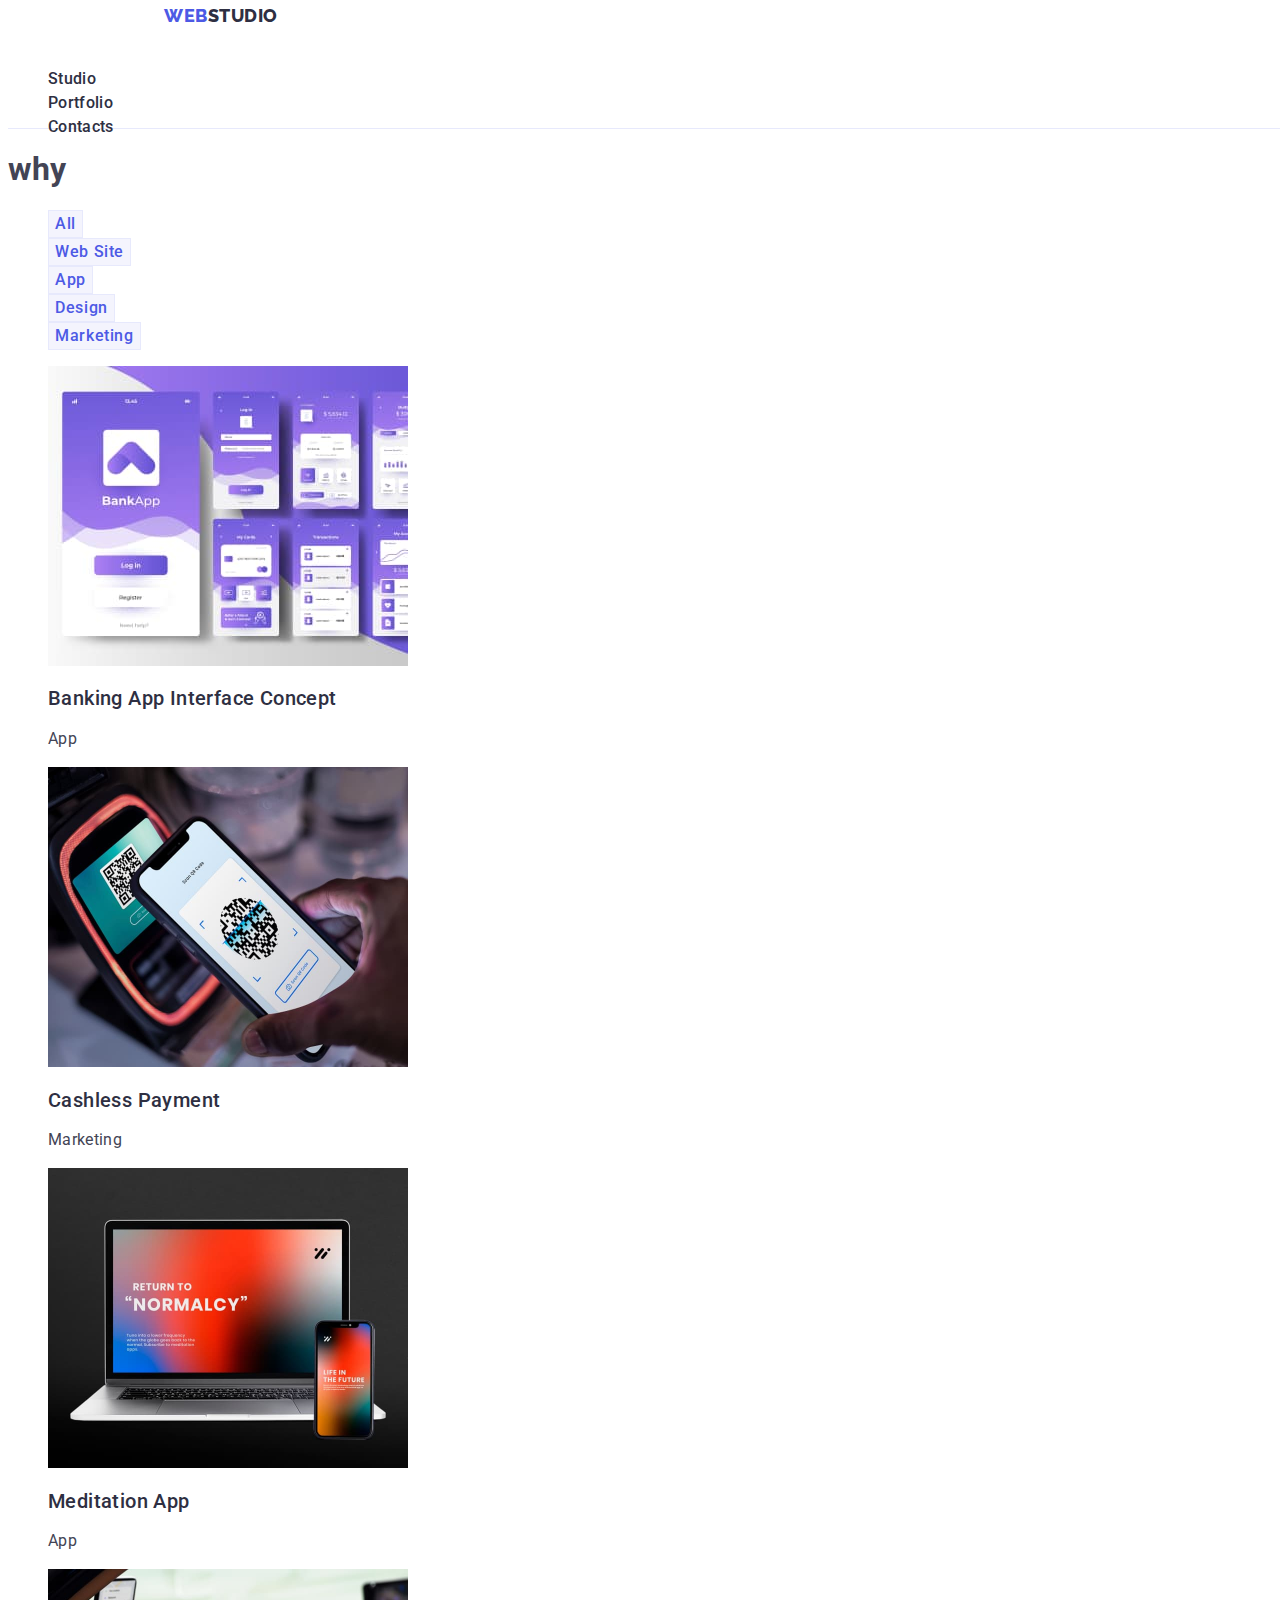
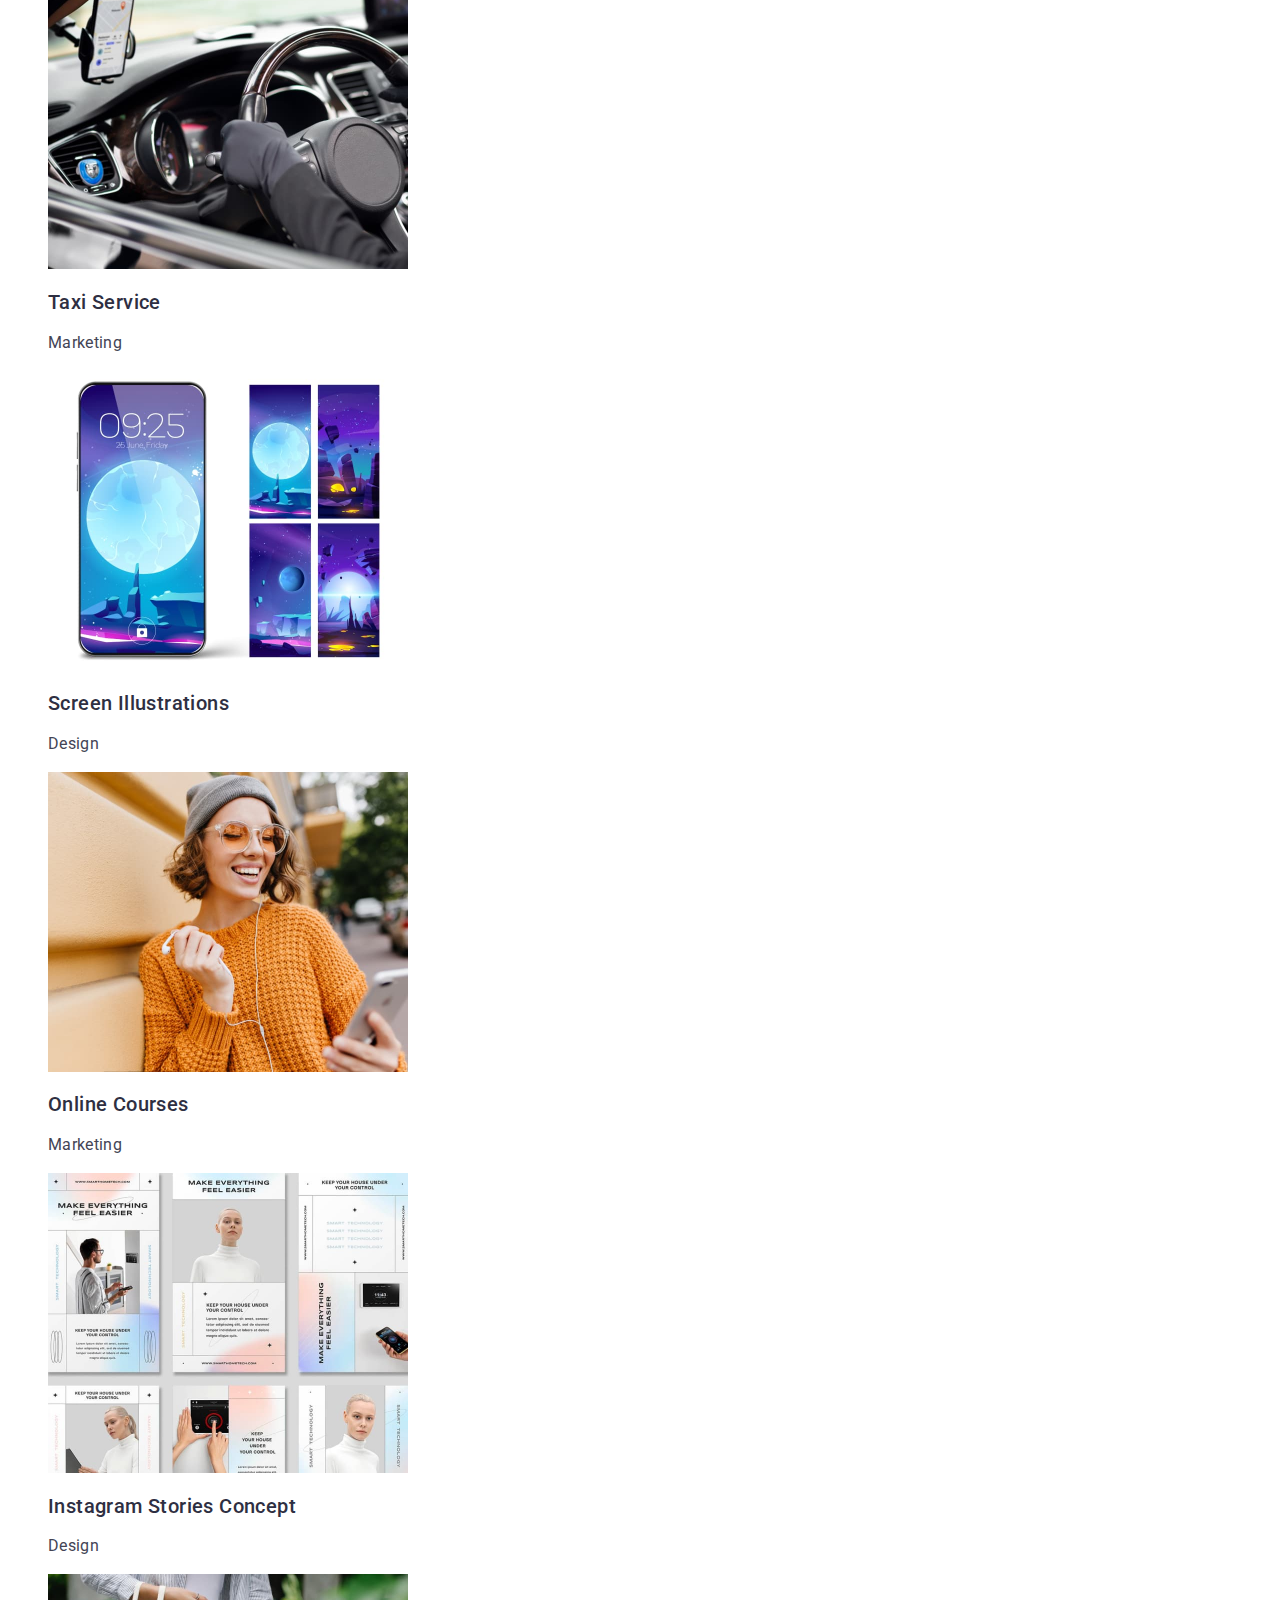
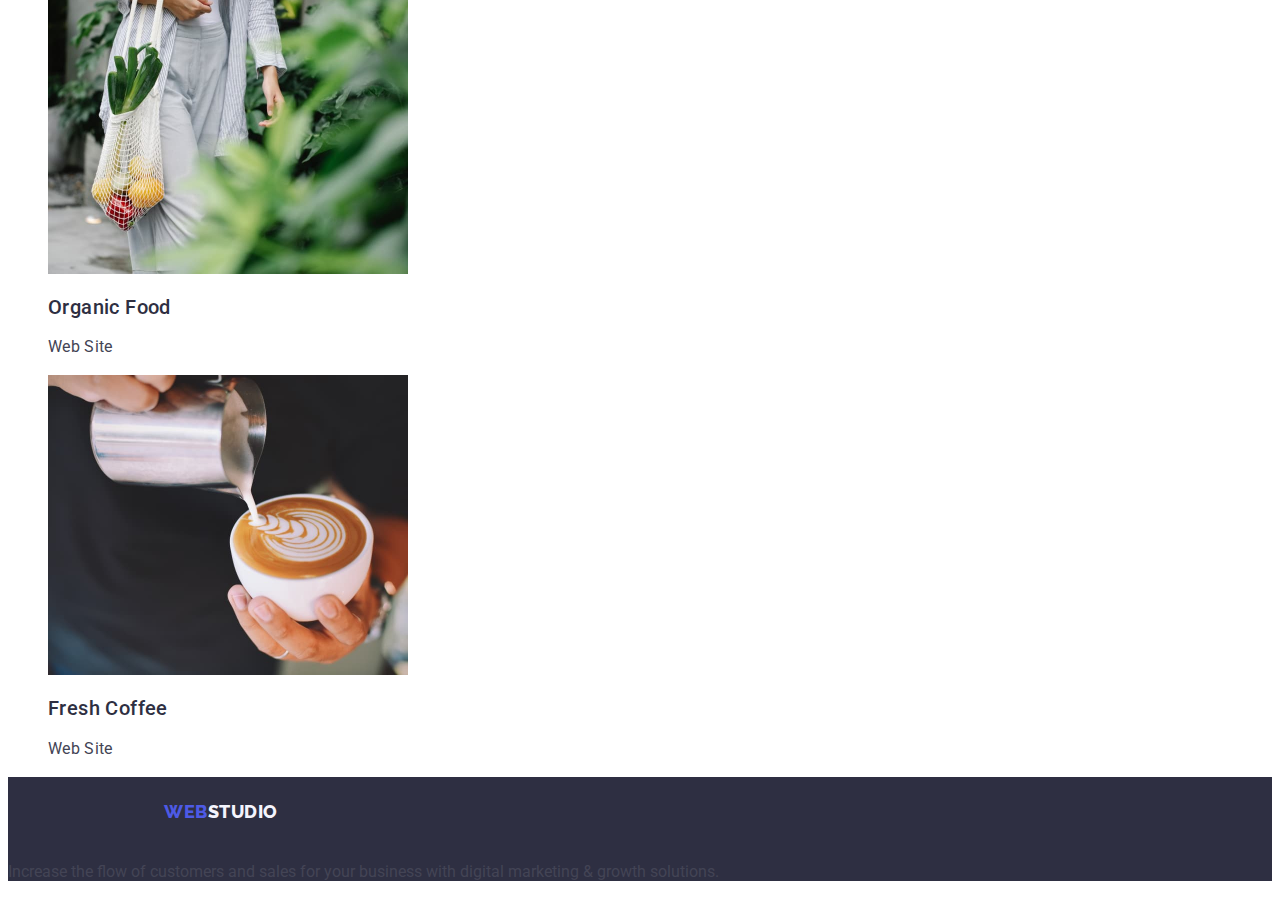
==== portfolio.html @ 6f01aa41 "chanages in nav" ====
<!DOCTYPE html>
<html lang="en">
<head>
    <meta charset="UTF-8">
    <meta name="viewport" content="width=device-width, initial-scale=1.0">
    <title>Document</title>
    <link rel="stylesheet" href="node_modules/modern-normalize/modern-normalize.css">
    <link rel="stylesheet" href="./css/styles.css">
    <link rel="preconnect" href="https://fonts.googleapis.com">
    <link rel="preconnect" href="https://fonts.gstatic.com" crossorigin>
    <link href="https://fonts.googleapis.com/css2?family=Raleway:wght@800&family=Roboto:wght@400;500;700;900&display=swap"
        rel="stylesheet">
</head>
<body>
    <header class="up">
        <nav>
            <a href="./index.html" class="logo link" >Web<span class="first-span">Studio</span></a>
            <ul class="list">
                <li><a href="./index.html" class="main-element link">Studio</a></li>
                <li><a href="./portfolio.html" class="main-element link">Portfolio</a></li>
                <li><a href="" class="main-element link">Contacts</a></li>
            </ul>
        </nav>
        <address class="contact-info">
            <ul class="list">
                <li><a href="mailto:info@devstudio.com" class="contact-data link">info@devstudio.com</a></li>
                <li><a href="tel:+110001111111" class="contact-data link">+11 (000) 111-11-11</a></li>
            </ul>
        </address>
    </header>
    <main>
        <section>
            <h1>why</h1>
            <ul class="list">
                <li><button type="button" class="for-clicking">All</button></li>
                <li><button type="button" class="for-clicking">Web Site</button></li>
                <li><button type="button" class="for-clicking">App</button></li>
                <li><button type="button" class="for-clicking">Design</button></li>
                <li><button type="button" class="for-clicking">Marketing</button></li>
            </ul>
        
            <ul class="list">
                <li>
                    <a href="a" class="a link">
                    <img src="./images/portfolio1.jpg" alt="purple bank app" width="360" height="300">
                    <h2 class="option link">Banking App Interface Concept</h2>
                    <p class="description link">App</p></a>
                </li>
                <li>
                    <a href="a" class="a link">
                    <img src="./images/portfolio2.jpg" alt="scanning qr code" width="360" height="300">
                    <h2 class="option link">Cashless Payment</h2>
                    <p class="description link">Marketing</p></a>
                </li>
                <li>
                    <a href="a" class="a link">
                    <img src="./images/portfolio3.jpg" alt="laptop and phone with colorfoul displays" width="360" height="300">
                    <h2 class="option link">Meditation App</h2>
                    <p class="description link">App</p></a>
                </li>
                <li>
                    <a href="a" class="a link">
                    <img src="./images/portfolio4.jpg" alt="driver using navigation on their phone" width="360" height="300">
                    <h2 class="option link">Taxi Service</h2>
                    <p class="description link">Marketing</p></a>
                </li>
                <li>
                    <a href="a" class="a link">
                    <img src="./images/portfolio5.jpg" alt="display designs" width="360" height="300">
                    <h2 class="option link">Screen Illustrations</h2>
                    <p class="description link">Design</p></a>
                </li>
                <li>
                    <a href="a" class="a link">
                    <img src="./images/portfolio6.jpg" alt="woman in yellow swetsirt laughing" width="360" height="300">
                    <h2 class="option link">Online Courses</h2>
                    <p class="description link">Marketing</p></a>
                </li>
                <li>
                    <a href="a" class="a link">
                    <img src="./images/portfolio7.jpg" alt="various sites" width="360" height="300">
                    <h2 class="option link">Instagram Stories Concept</h2>
                    <p class="description link">Design</p></a>
                </li>
                <li>
                    <a href="a" class="a link">
                    <img src="./images/portfolio8.jpg" alt="person carring their groceries" width="360" height="300">
                    <h2 class="option link">Organic Food</h2>
                    <p class="description link">Web Site</p></a>
                </li>
                <li>
                    <a href="a" class="a link">
                    <img src="./images/portfolio9.jpg" alt="barista pouring coffie to the cup" width="360" height="300">
                    <h2 class="option link">Fresh Coffee</h2>
                    <p class="description link">Web Site</p></a>
                </li>
            </ul>

        </section>

    </main>
    <footer class="down">
        <a href="./index.html" class="logo link">Web<span class="second-span">Studio</span></a>
        <p>Increase the flow of customers and sales for your business with digital marketing & growth solutions.</p>
    </footer>
</body>

</html>
---- css/styles.css ----
:root {
    --color-IRIS: #4D5AE5;
    --color-OCEAN: #404BBF;
    --color-NAVY_BLUE: #2E2F42;
    --color-SLATE: #434455;
    --color-CORNFLOWER: #E7E9FC;
    --color-CLOUD: #F4F4FD;
    --color-WHITE: #FFFFFF;
}
body {
    font-family: 'Roboto', sans-serif;
    color: #434455;
    background-color: #FFFFFF;
}
.up {
       border-bottom: 1px solid var(--color-CORNFLOWER);
       display: flex;
       justify-content: space-between;
       padding: 24px 0;
       align-items: center;
       height: 72px;
       width: 1440px;

}
.navi {
    display: flex;
    justify-content: space-between;
    padding: 24px 0;

}
.logo {
    text-decoration: none;
    font-family: 'Raleway', sans-serif;
    font-size: 18px;
    font-weight: 800;
    line-height: 1.17;
    letter-spacing: 0.03em;
    color: #4D5AE5;
    text-transform: uppercase;
    align-self: center;
    display: flex;
    padding: 24px 0px 24px 156px;


}
.logo > .first-span {
    color:#2E2F42;;
}
.list {
    list-style: none;
    }
.menu {
    display: flex;
    padding: 24px 0px 24px 76px;
    flex-direction: row;
    justify-content: space-between;
    gap: 40px;
}
.main-element {
    text-decoration: none;
    font-size: 16px;
    font-weight: 500;
    line-height: 1.5;
    letter-spacing: 0.02em;
    color: #2e2f42;
        
}
.main-element:hover,
.main-element:focus {
    color: #404bbf;
}

.contact-info {
    font-style: normal;
}
.contact {
    display: flex;
    flex-direction: row;
    align-items: center;
    gap: 40px;
    padding: 24px 156px 24px 332px;
    justify-content: space-evenly;
}
.contact-data {
    text-decoration: none;
    font-size: 16px;
    color: #434455;
    line-height: 1.5;
    letter-spacing: 0.02em;
}
.contact-data:hover,
.contact-data:focus {
    color: #404bbf;
}
.hii {
    background-color: #2E2F42;
}

.intro {
    color: #FFFFFF;
    font-weight: 700;
    font-size: 56px;
    line-height: 1.07;
    letter-spacing: 0.02em;
    text-align: center;

}

.action {
    color: #FFFFFF;
    background-color: #4D5AE5;
    font-family: "Roboto", sans-serif;
    font-size: 16px;
    font-weight: 500;
    line-height: 1.5;
    letter-spacing: 0.04em;
    text-align: center;
    cursor: pointer;
}

.action:hover,
.action:focus {
    background-color: #404BBF;
}

.values {
    color: #2E2F42;
    font-size: 20px;
    letter-spacing: 0.02em;
    line-height: 1.2;
    font-weight: 500;
}

.explain {
    line-height: 1.5;
    letter-spacing: 0.02em;
}

.symbols {
    color: #2E2F42;
    font-weight: 700;
    font-size: 36px;
    line-height: 1.11;
    letter-spacing: 0.02em;
    text-align: center;
    text-transform: capitalize;
}

.pals {
    background-color: var(--color-CLOUD)
}

.team {
    color: #2e2f42;
    font-size: 36px;
    font-weight: 700;
    line-height: 1.11;
    letter-spacing: 0.02em;
    text-align: center;
    text-transform: capitalize;
}

.face {
    background-color: #FFFFFF;
}

.name {
    color: var(--color-NAVY_BLUE);
    font-size: 20px;
    font-weight: 500;
    line-height: 1.2;
    letter-spacing: 0.02em;
    text-align: center;
}

.occupation {
    color: var(--text-color);
    font-size: 16px;
    font-weight: 400;
    line-height: 1.5;
    letter-spacing: 0.02em;
    text-align: center;
}

.down {
    background-color: #2e2f42;
}

.logo>.second-span {
    color: #F4F4FD;
}

.motto {
    color: #F4F4FD;
    line-height: 1.5;
    letter-spacing: 0.02em;
}
.for-clicking {
    font-family: 'Roboto', sans-serif;
    font-size: 16px;
    font-weight: 500;
    text-align: center;
    line-height: 1.5;
    letter-spacing: 0.04em;
    color: #4D5AE5;
    background-color: #F4F4FD;
    border: 1px solid #E7E9FC;
    cursor: pointer;

}
.for-clicking:hover,:focus {
    background-color: #404BBF;
    color: #FFFFFF;
}
.a {
    text-decoration: none;
}
.option {
    font-size: 20px;
    font-weight: 500;
    line-height: 1.2;
    letter-spacing: 0.02em;
    color: #2e2f42;

}
.description {
    color: #434455;
    font-size: 16px;
    line-height: 1.5;
    letter-spacing: 0.02em;

}
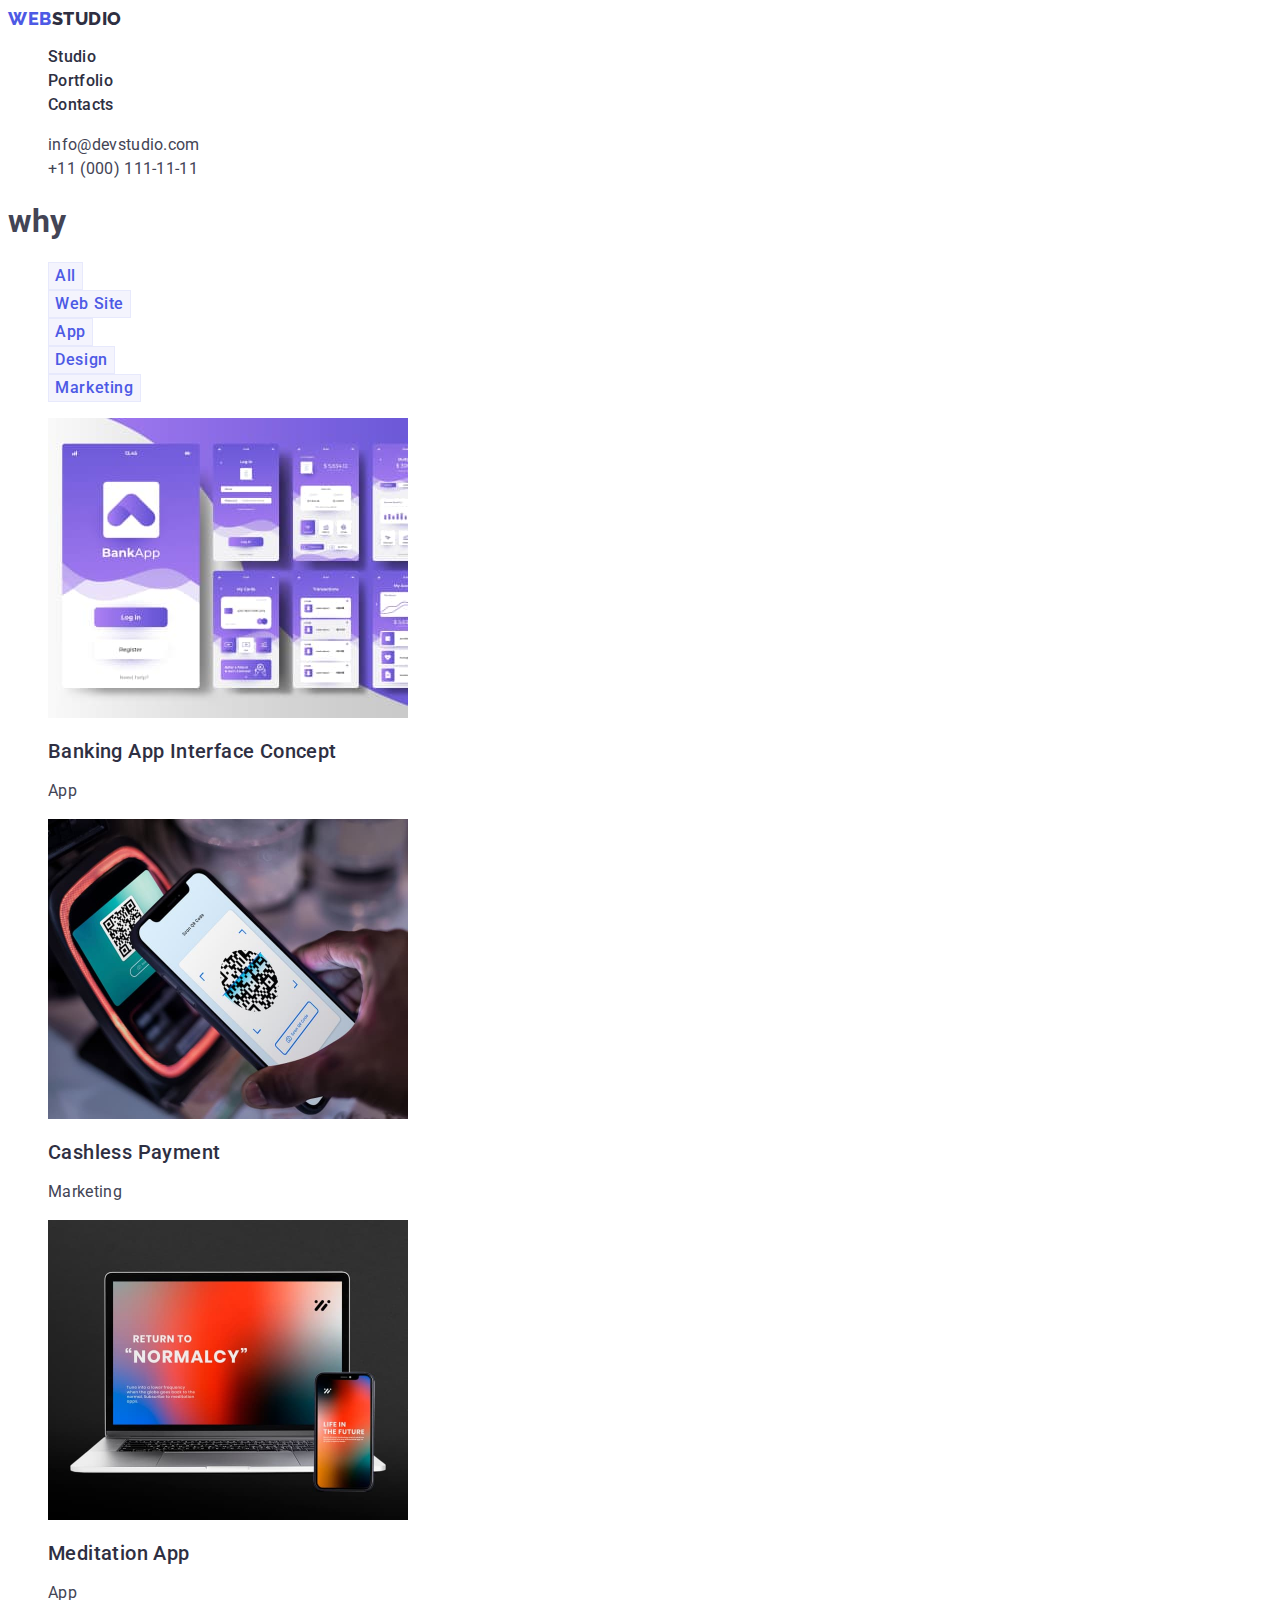
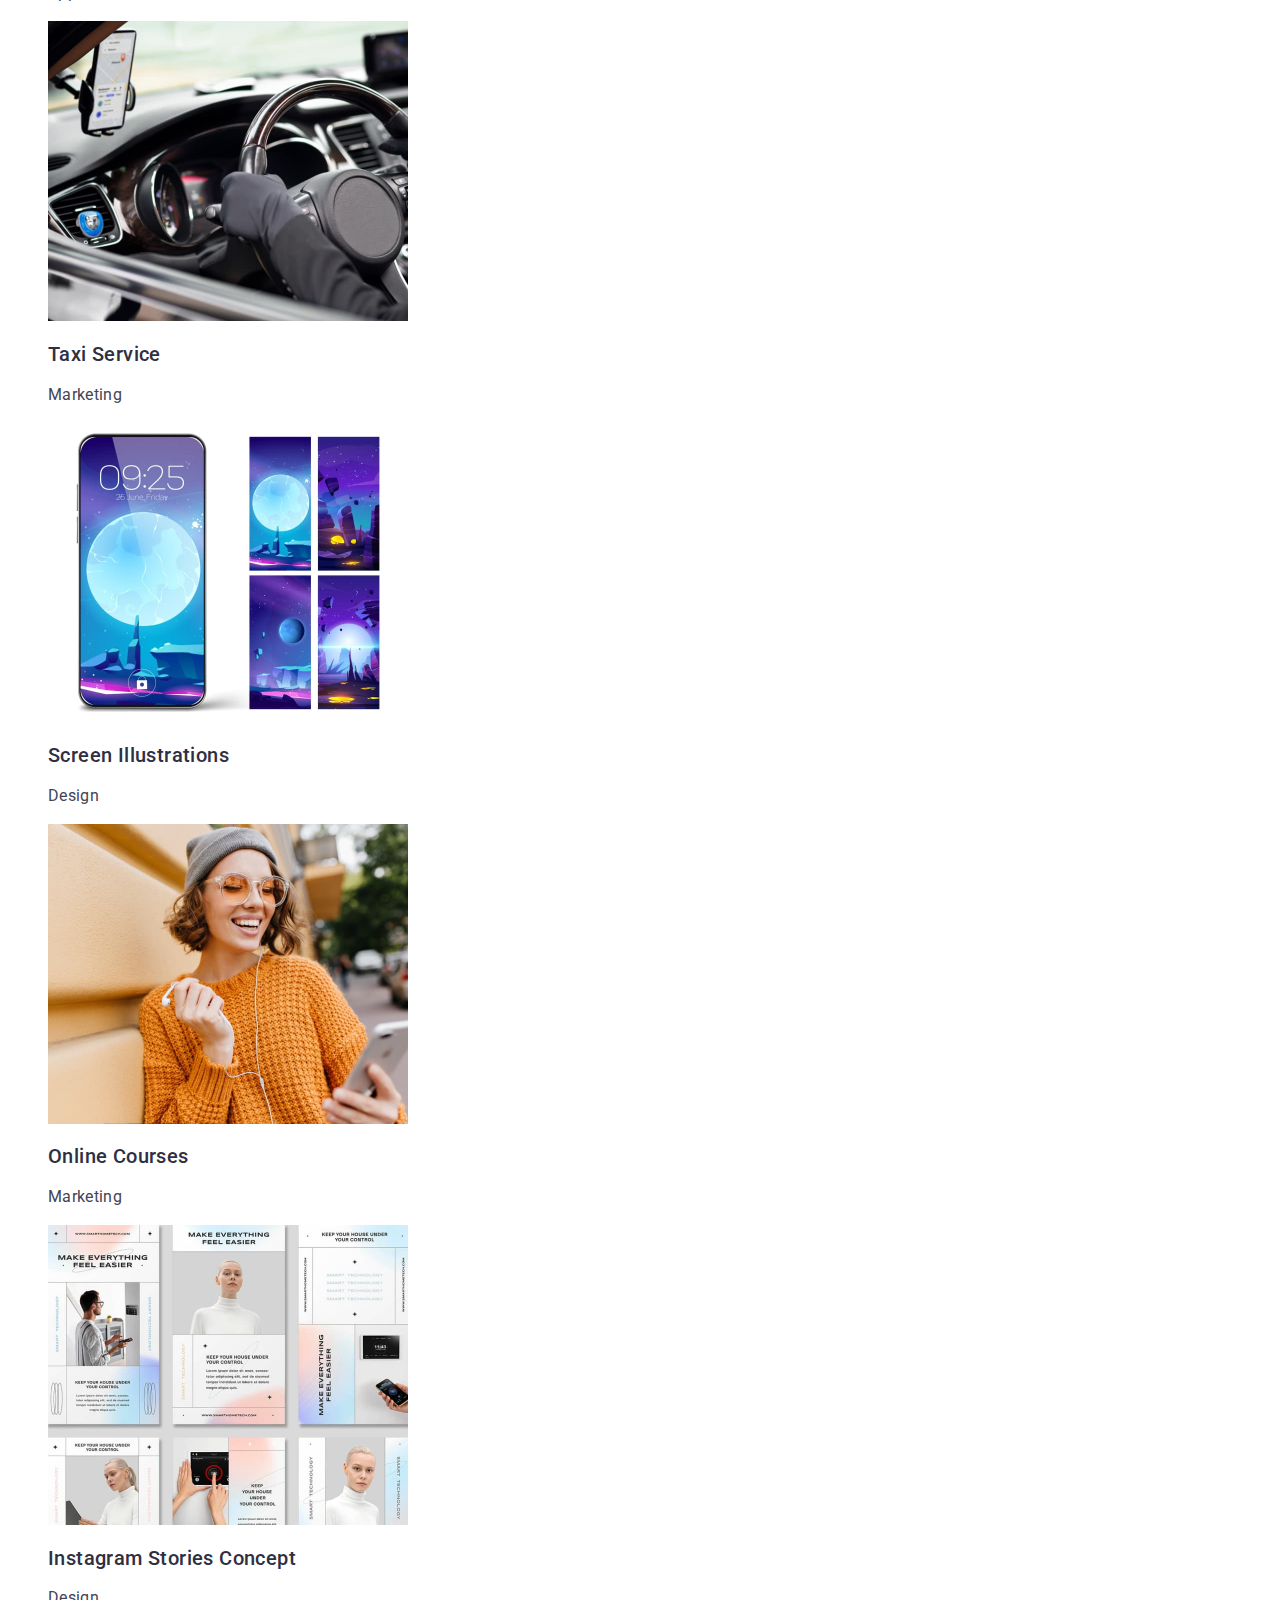
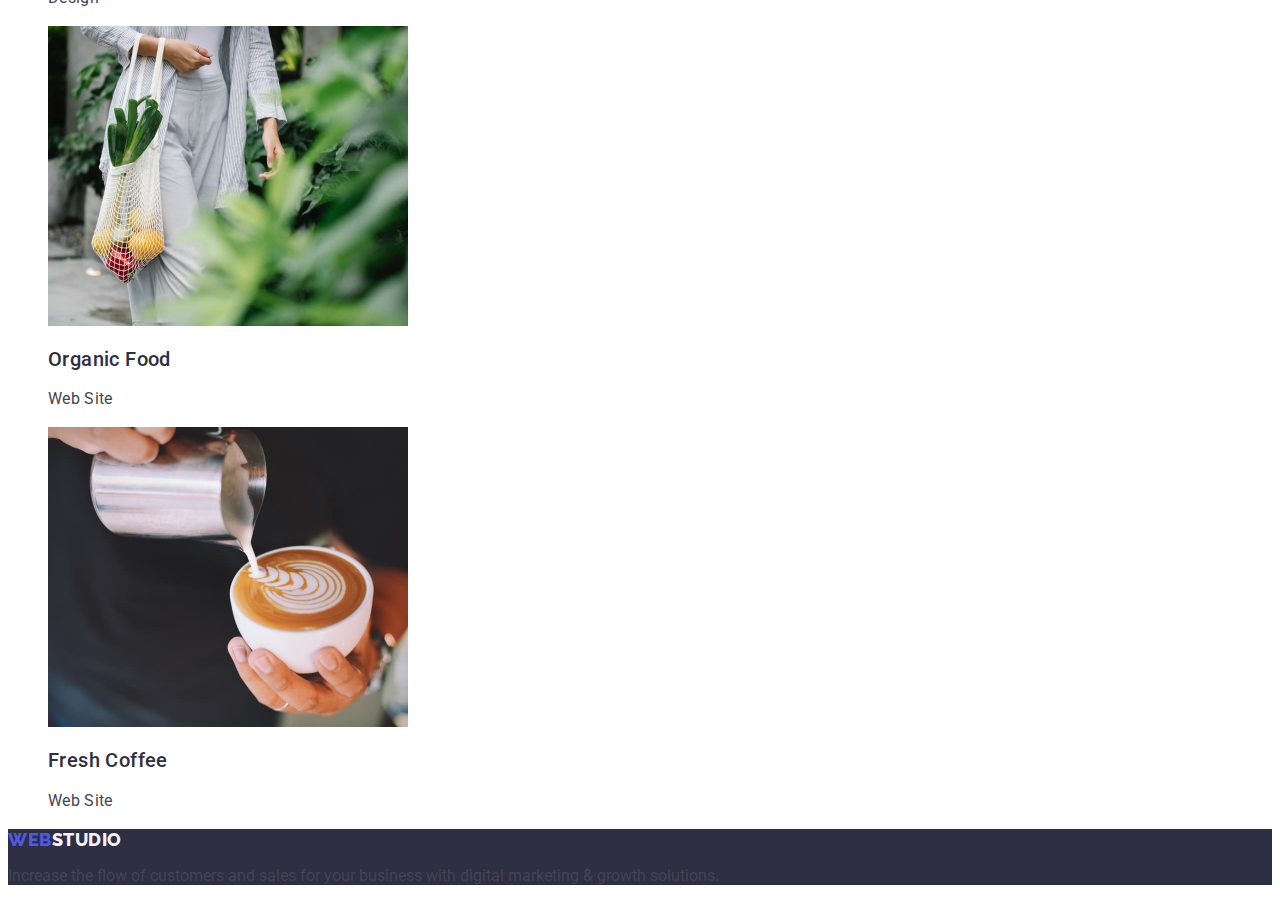
==== commit 8ebf9515: "." ====
--- a/portfolio.html
+++ b/portfolio.html
@@ -4,7 +4,9 @@
     <meta charset="UTF-8">
     <meta name="viewport" content="width=device-width, initial-scale=1.0">
     <title>Document</title>
-    <link rel="stylesheet" href="node_modules/modern-normalize/modern-normalize.css">
+    <link rel="stylesheet" href="https://cdnjs.cloudflare.com/ajax/libs/modern-normalize/2.0.0/modern-normalize.min.css"
+        integrity="sha512-4xo8blKMVCiXpTaLzQSLSw3KFOVPWhm/TRtuPVc4WG6kUgjH6J03IBuG7JZPkcWMxJ5huwaBpOpnwYElP/m6wg=="
+        crossorigin="anonymous" referrerpolicy="no-referrer" />
     <link rel="stylesheet" href="./css/styles.css">
     <link rel="preconnect" href="https://fonts.googleapis.com">
     <link rel="preconnect" href="https://fonts.gstatic.com" crossorigin>
--- a/css/styles.css
+++ b/css/styles.css
@@ -7,27 +7,15 @@
     --color-CLOUD: #F4F4FD;
     --color-WHITE: #FFFFFF;
 }
+.img {
+    display: block;
+}
 body {
     font-family: 'Roboto', sans-serif;
     color: #434455;
     background-color: #FFFFFF;
 }
-.up {
-       border-bottom: 1px solid var(--color-CORNFLOWER);
-       display: flex;
-       justify-content: space-between;
-       padding: 24px 0;
-       align-items: center;
-       height: 72px;
-       width: 1440px;
-
-}
-.navi {
-    display: flex;
-    justify-content: space-between;
-    padding: 24px 0;
-
-}
+
 .logo {
     text-decoration: none;
     font-family: 'Raleway', sans-serif;
@@ -37,25 +25,18 @@
     letter-spacing: 0.03em;
     color: #4D5AE5;
     text-transform: uppercase;
-    align-self: center;
-    display: flex;
-    padding: 24px 0px 24px 156px;
-
-
-}
-.logo > .first-span {
-    color:#2E2F42;;
-}
+
+}
+
+.logo>.first-span {
+    color: #2E2F42;
+    ;
+}
+
 .list {
     list-style: none;
-    }
-.menu {
-    display: flex;
-    padding: 24px 0px 24px 76px;
-    flex-direction: row;
-    justify-content: space-between;
-    gap: 40px;
-}
+}
+
 .main-element {
     text-decoration: none;
     font-size: 16px;
@@ -63,8 +44,9 @@
     line-height: 1.5;
     letter-spacing: 0.02em;
     color: #2e2f42;
-        
-}
+
+}
+
 .main-element:hover,
 .main-element:focus {
     color: #404bbf;
@@ -73,14 +55,7 @@
 .contact-info {
     font-style: normal;
 }
-.contact {
-    display: flex;
-    flex-direction: row;
-    align-items: center;
-    gap: 40px;
-    padding: 24px 156px 24px 332px;
-    justify-content: space-evenly;
-}
+
 .contact-data {
     text-decoration: none;
     font-size: 16px;
@@ -88,10 +63,12 @@
     line-height: 1.5;
     letter-spacing: 0.02em;
 }
+
 .contact-data:hover,
 .contact-data:focus {
     color: #404bbf;
 }
+
 .hii {
     background-color: #2E2F42;
 }
@@ -195,6 +172,7 @@
     line-height: 1.5;
     letter-spacing: 0.02em;
 }
+
 .for-clicking {
     font-family: 'Roboto', sans-serif;
     font-size: 16px;
@@ -208,13 +186,17 @@
     cursor: pointer;
 
 }
-.for-clicking:hover,:focus {
+
+.for-clicking:hover,
+:focus {
     background-color: #404BBF;
     color: #FFFFFF;
 }
+
 .a {
     text-decoration: none;
 }
+
 .option {
     font-size: 20px;
     font-weight: 500;
@@ -223,10 +205,11 @@
     color: #2e2f42;
 
 }
+
 .description {
     color: #434455;
     font-size: 16px;
     line-height: 1.5;
     letter-spacing: 0.02em;
 
-}
+}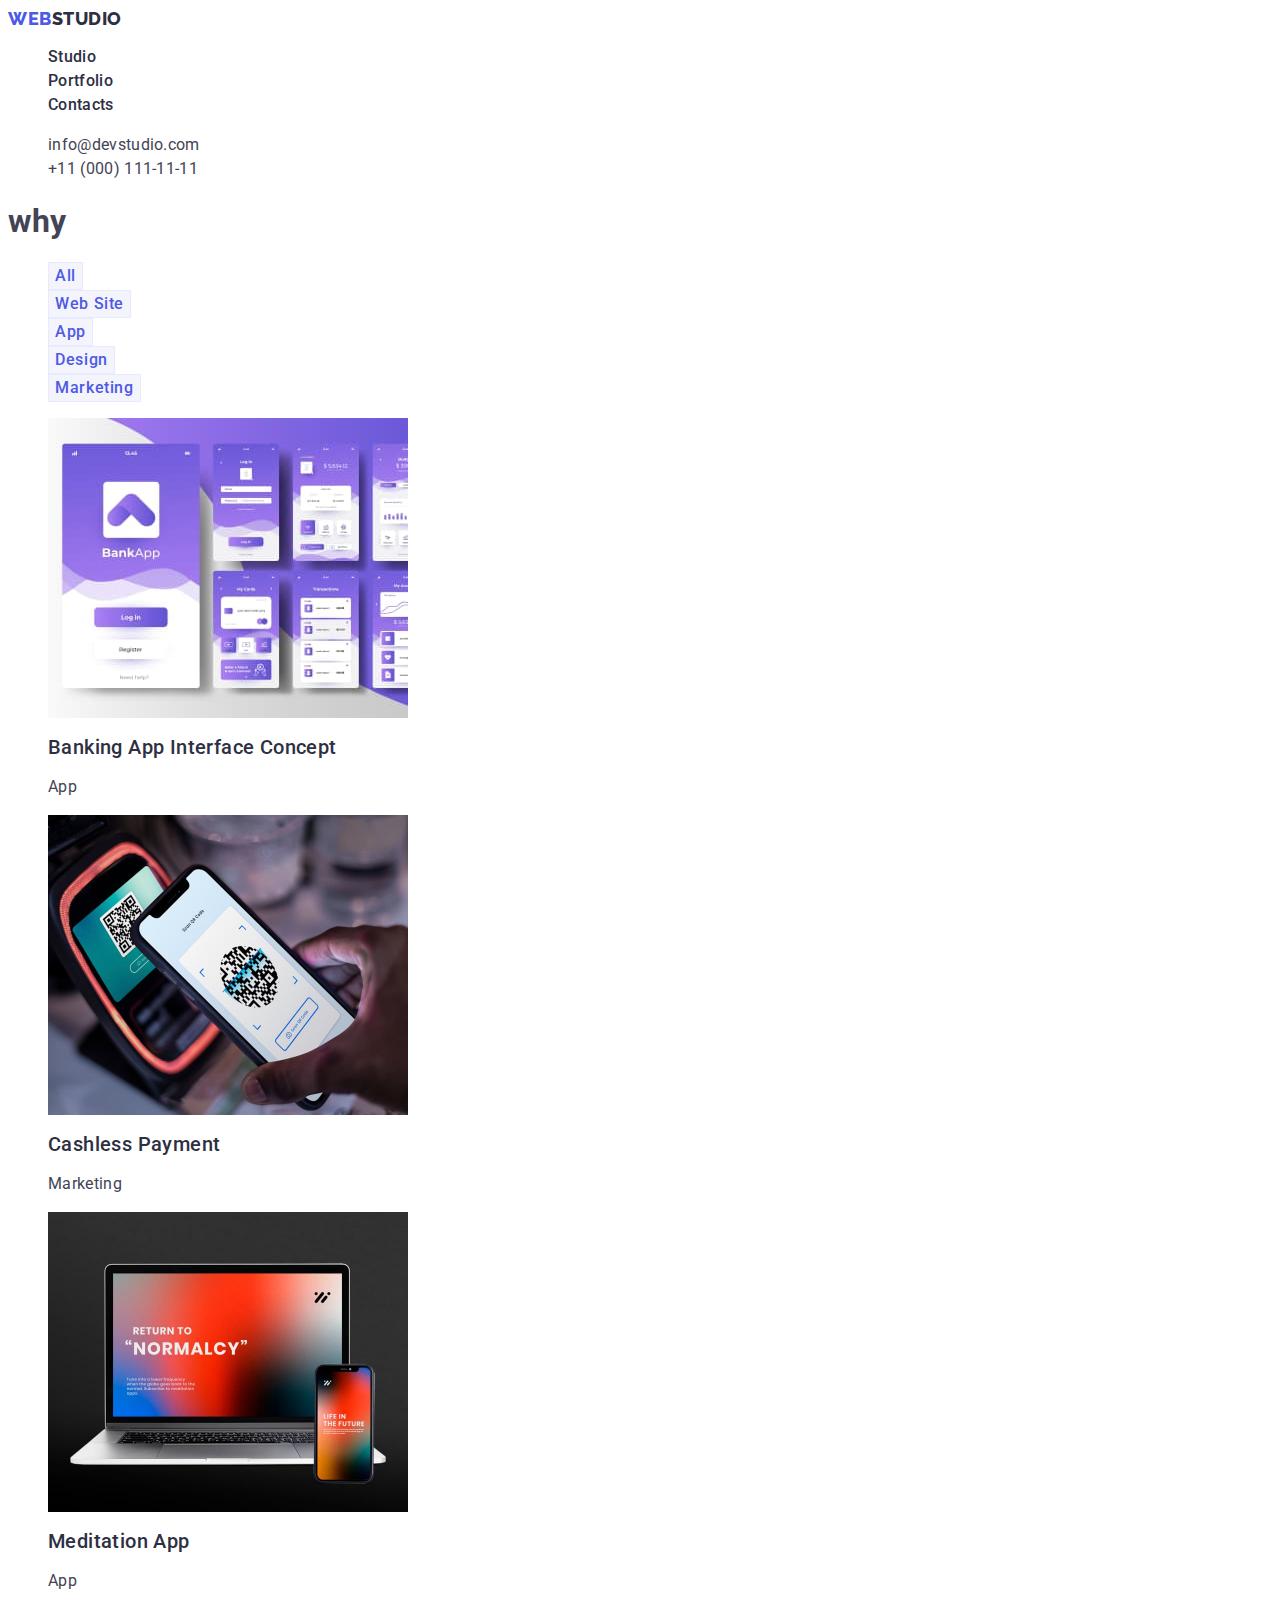
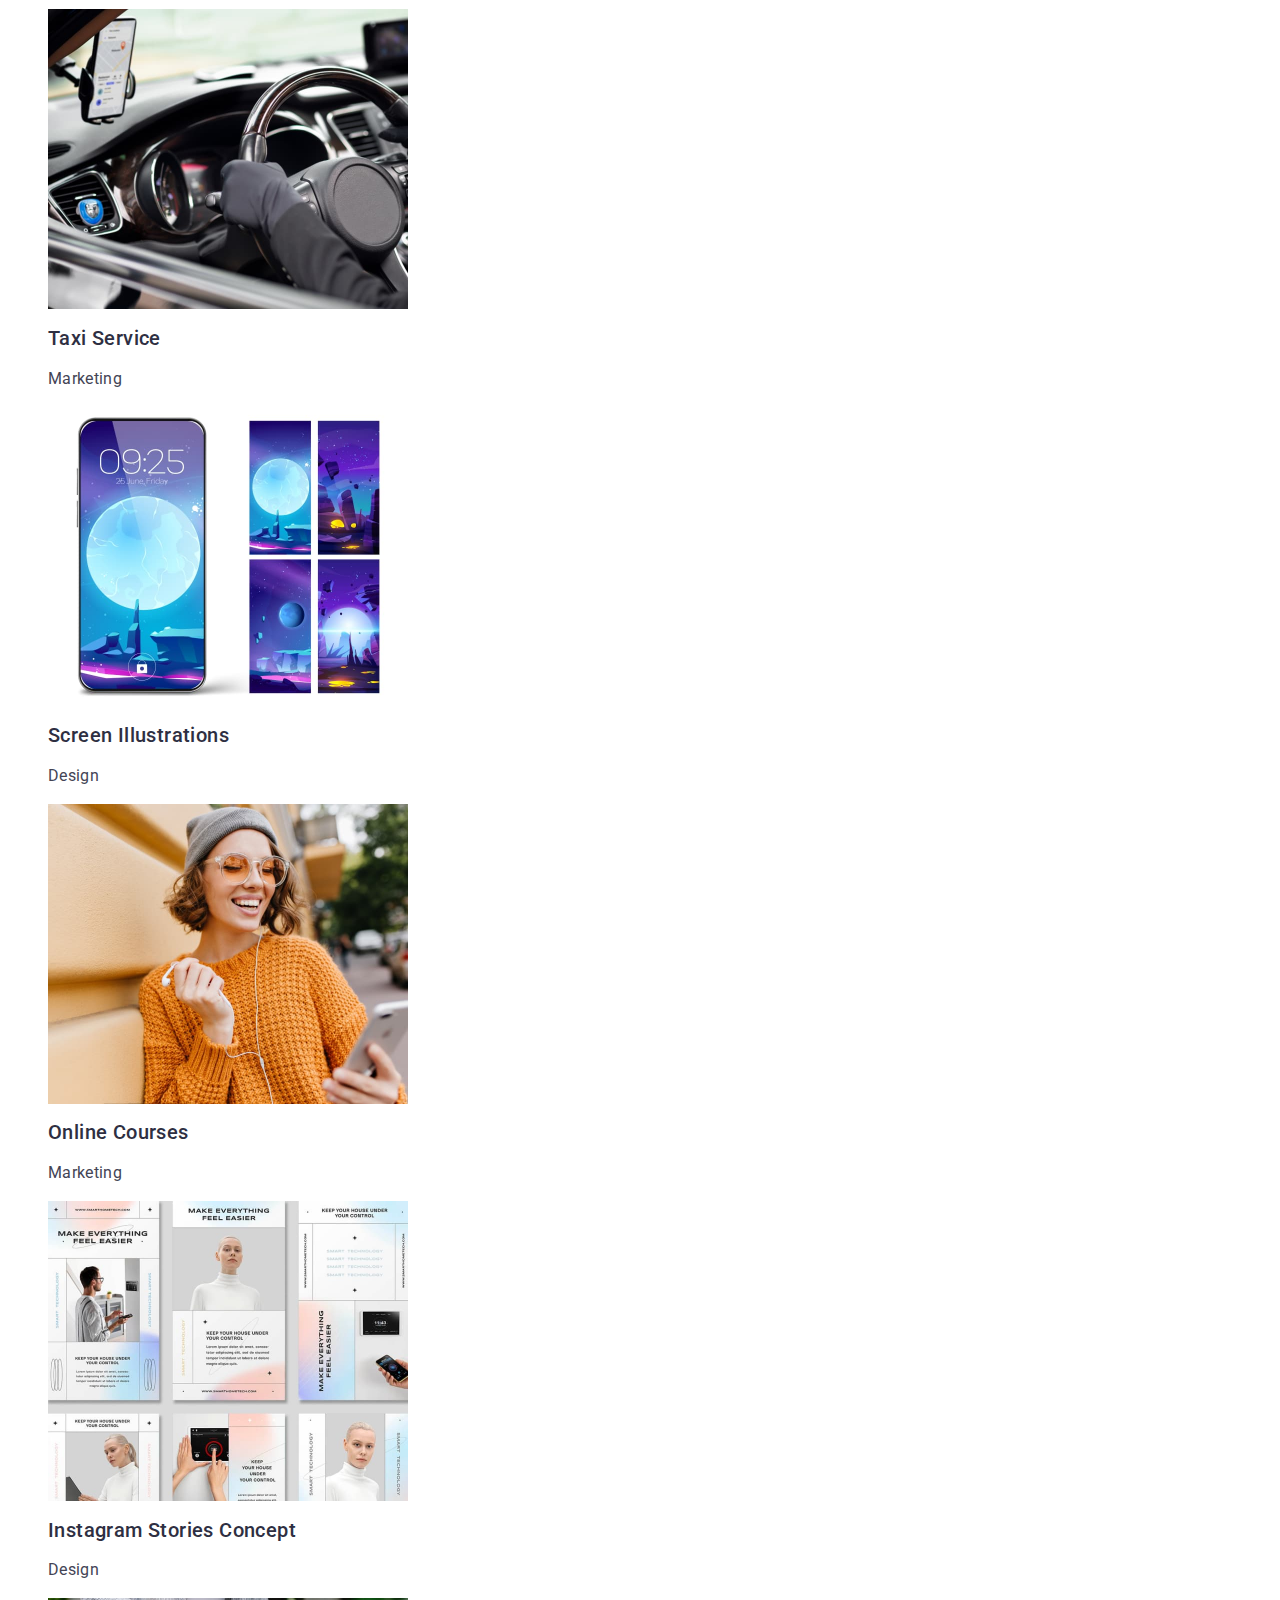
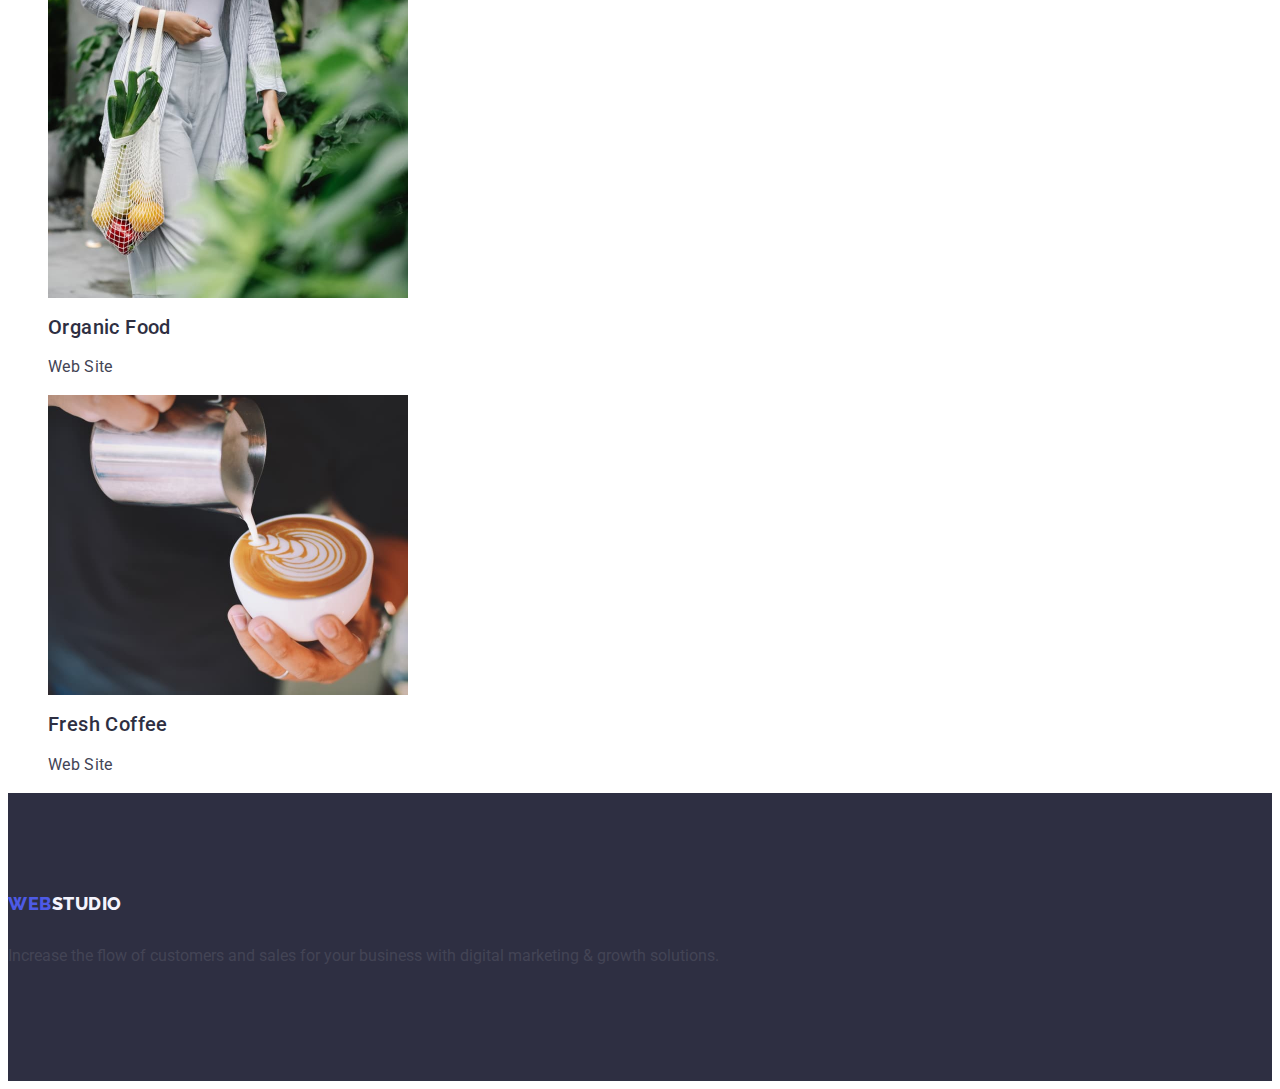
==== commit 1e5db1c6: "Update portfolio.html" ====
--- a/portfolio.html
+++ b/portfolio.html
@@ -16,7 +16,7 @@
 <body>
     <header class="up">
         <nav>
-            <a href="./index.html" class="logo link" >Web<span class="first-span">Studio</span></a>
+            <a href="./index.html" class="logo-up link" >Web<span class="first-span">Studio</span></a>
             <ul class="list">
                 <li><a href="./index.html" class="main-element link">Studio</a></li>
                 <li><a href="./portfolio.html" class="main-element link">Portfolio</a></li>
@@ -102,7 +102,7 @@
 
     </main>
     <footer class="down">
-        <a href="./index.html" class="logo link">Web<span class="second-span">Studio</span></a>
+        <a href="./index.html" class="logo-down link">Web<span class="second-span">Studio</span></a>
         <p>Increase the flow of customers and sales for your business with digital marketing & growth solutions.</p>
     </footer>
 </body>
--- a/css/styles.css
+++ b/css/styles.css
@@ -7,7 +7,7 @@
     --color-CLOUD: #F4F4FD;
     --color-WHITE: #FFFFFF;
 }
-.img {
+img {
     display: block;
 }
 body {
@@ -15,8 +15,20 @@
     color: #434455;
     background-color: #FFFFFF;
 }
-
-.logo {
+.upp {
+    border-bottom: 1px solid var(--color-CORNFLOWER);
+}
+.header-visuals {
+    display: flex;
+    width: 1158px;
+    margin: 0 auto;
+    padding: 0px 15px;
+}
+.visuals-for-nav {
+    display: flex;
+    align-items: center;
+}
+.logo-up {
     text-decoration: none;
     font-family: 'Raleway', sans-serif;
     font-size: 18px;
@@ -25,10 +37,12 @@
     letter-spacing: 0.03em;
     color: #4D5AE5;
     text-transform: uppercase;
-
-}
-
-.logo>.first-span {
+    margin-right: 76px;
+    
+
+}
+
+.logo-up>.first-span {
     color: #2E2F42;
     ;
 }
@@ -36,6 +50,11 @@
 .list {
     list-style: none;
 }
+.menu {
+    display: flex;
+    flex-direction: row;
+    gap: 40px;
+}
 
 .main-element {
     text-decoration: none;
@@ -44,6 +63,7 @@
     line-height: 1.5;
     letter-spacing: 0.02em;
     color: #2e2f42;
+    padding: 24px 0px;
 
 }
 
@@ -55,7 +75,10 @@
 .contact-info {
     font-style: normal;
 }
-
+.mail-or-call {
+    display: flex;
+    gap: 40px;
+}
 .contact-data {
     text-decoration: none;
     font-size: 16px;
@@ -71,6 +94,7 @@
 
 .hii {
     background-color: #2E2F42;
+    padding: 188px 0px;
 }
 
 .intro {
@@ -80,7 +104,7 @@
     line-height: 1.07;
     letter-spacing: 0.02em;
     text-align: center;
-
+    max-width: 496px;
 }
 
 .action {
@@ -93,24 +117,56 @@
     letter-spacing: 0.04em;
     text-align: center;
     cursor: pointer;
+    display: block;
+    min-width: 169px;
+    height: 56px;
+    border: none;
+    border-radius: 4px;
 }
 
 .action:hover,
 .action:focus {
     background-color: #404BBF;
 }
-
+.hiitwo {
+    padding: 120px 0px;
+
+}
+.visually-hidden {
+    position: absolute;
+    width: 1px;
+    height: 1px;
+    margin: -1px;
+    border: 0;
+    padding: 0;
+    white-space: nowrap;
+    clip-path: inset(100%);
+    clip: rect(0 0 0 0);
+    overflow: hidden;
+}
+.some {
+    display: flex;
+    gap: 24px;
+
+}
+.enlist {
+    width: calc((100%-72px)/4)
+}
 .values {
     color: #2E2F42;
     font-size: 20px;
     letter-spacing: 0.02em;
     line-height: 1.2;
     font-weight: 500;
+    margin-bottom: 8px;
 }
 
 .explain {
     line-height: 1.5;
     letter-spacing: 0.02em;
+}
+.hiithree {
+    padding-bottom: 120px;
 }
 
 .symbols {
@@ -121,10 +177,19 @@
     letter-spacing: 0.02em;
     text-align: center;
     text-transform: capitalize;
-}
-
+    margin-bottom: 72px;
+}
+.another {
+    display: flex;
+    gap: 24px;
+}
+
+.things {
+    width:calc((100%-48px)/3)
+}
 .pals {
-    background-color: var(--color-CLOUD)
+    background-color: var(--color-CLOUD);
+    padding: 120px 0;    
 }
 
 .team {
@@ -135,12 +200,22 @@
     letter-spacing: 0.02em;
     text-align: center;
     text-transform: capitalize;
+    margin-bottom: 72px;
+}
+.vibrant {
+    display: flex;
+    gap: 24px;
+
 }
 
 .face {
     background-color: #FFFFFF;
-}
-
+    width: calc((100% - 72px) / 4);
+    border-radius: 0px 0px 4px 4px;
+}
+.inscription {
+    padding: 32px 0;
+}
 .name {
     color: var(--color-NAVY_BLUE);
     font-size: 20px;
@@ -148,6 +223,7 @@
     line-height: 1.2;
     letter-spacing: 0.02em;
     text-align: center;
+    margin-bottom: 8px;
 }
 
 .occupation {
@@ -161,9 +237,25 @@
 
 .down {
     background-color: #2e2f42;
-}
-
-.logo>.second-span {
+    padding: 100px 0;
+}
+.logo-down {
+    text-decoration: none;
+    font-family: 'Raleway', sans-serif;
+    font-size: 18px;
+    font-weight: 800;
+    line-height: 1.17;
+    letter-spacing: 0.03em;
+    color: #4D5AE5;
+    text-transform: uppercase;
+    margin-right: 76px;
+    display:inline-block;
+    margin-bottom: 16px;
+
+
+
+}
+.logo-down>.second-span {
     color: #F4F4FD;
 }
 
@@ -171,6 +263,7 @@
     color: #F4F4FD;
     line-height: 1.5;
     letter-spacing: 0.02em;
+    max-width: 264px;
 }
 
 .for-clicking {
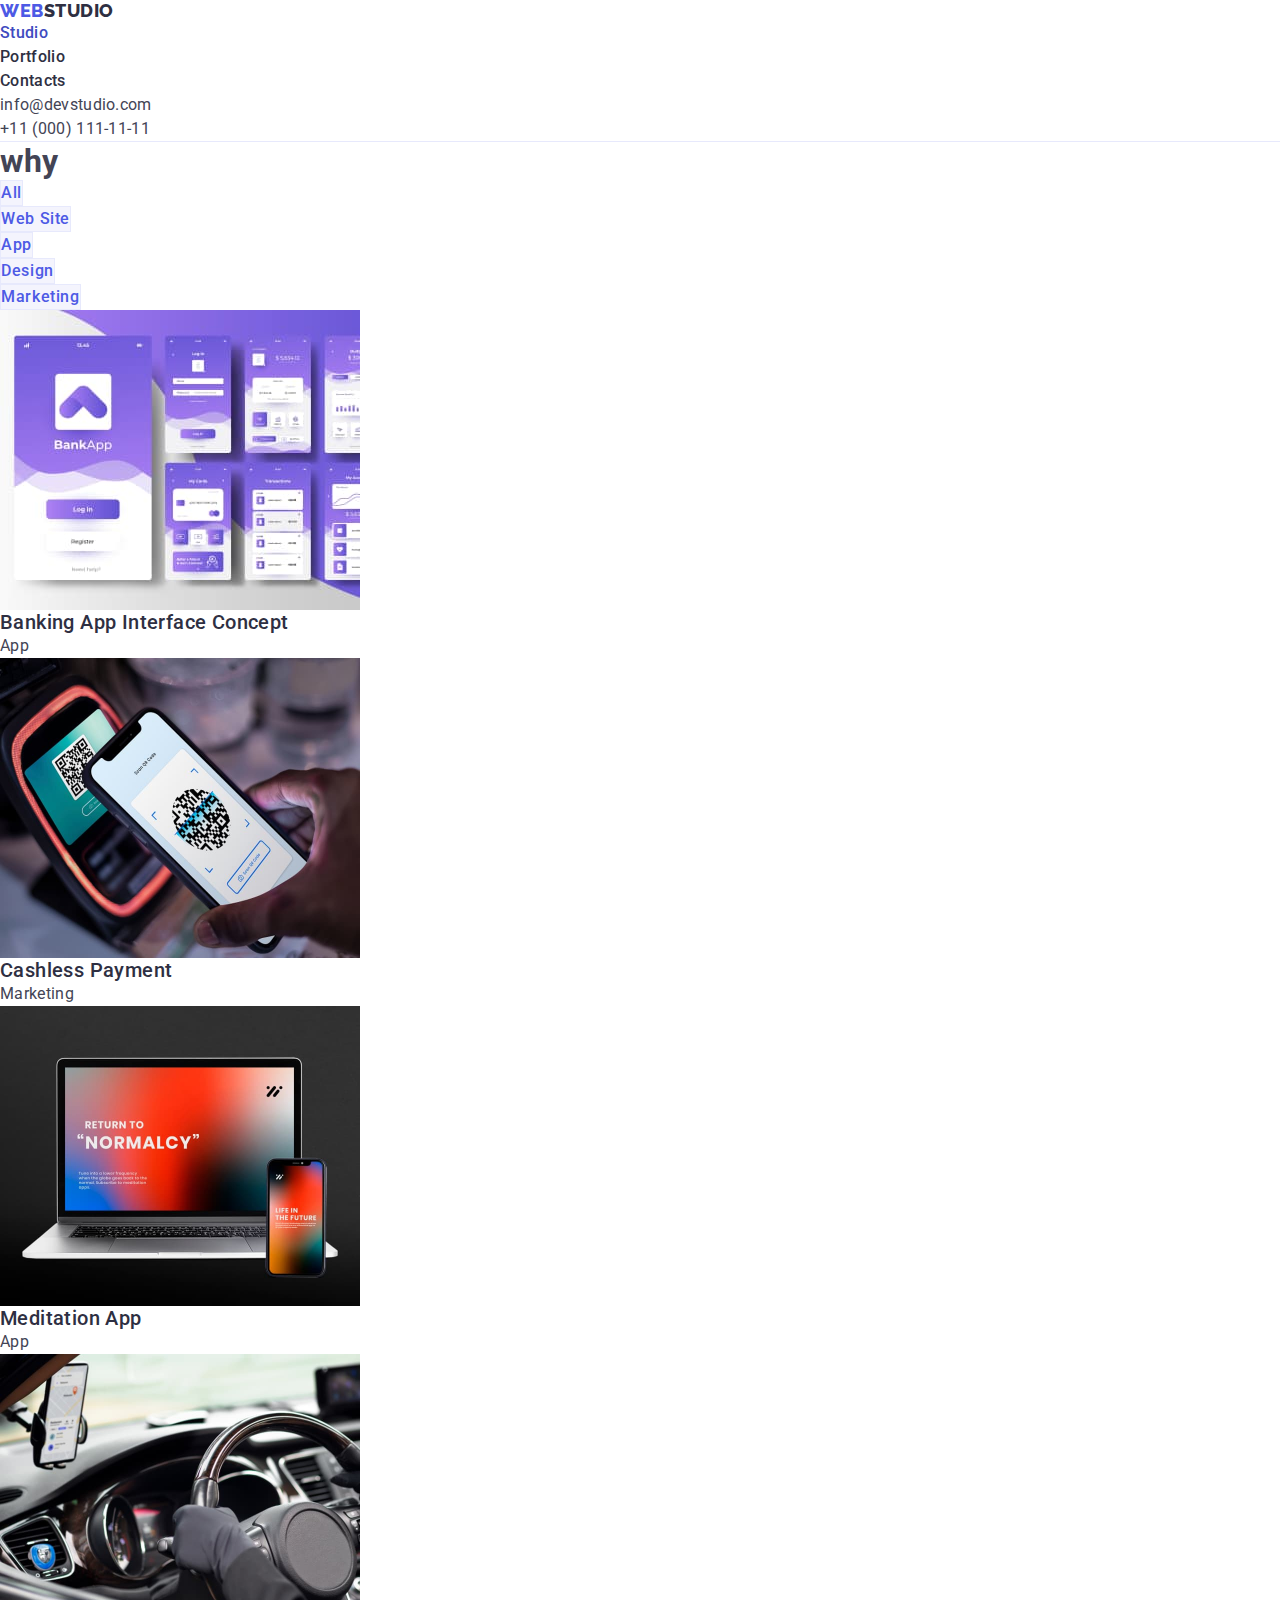
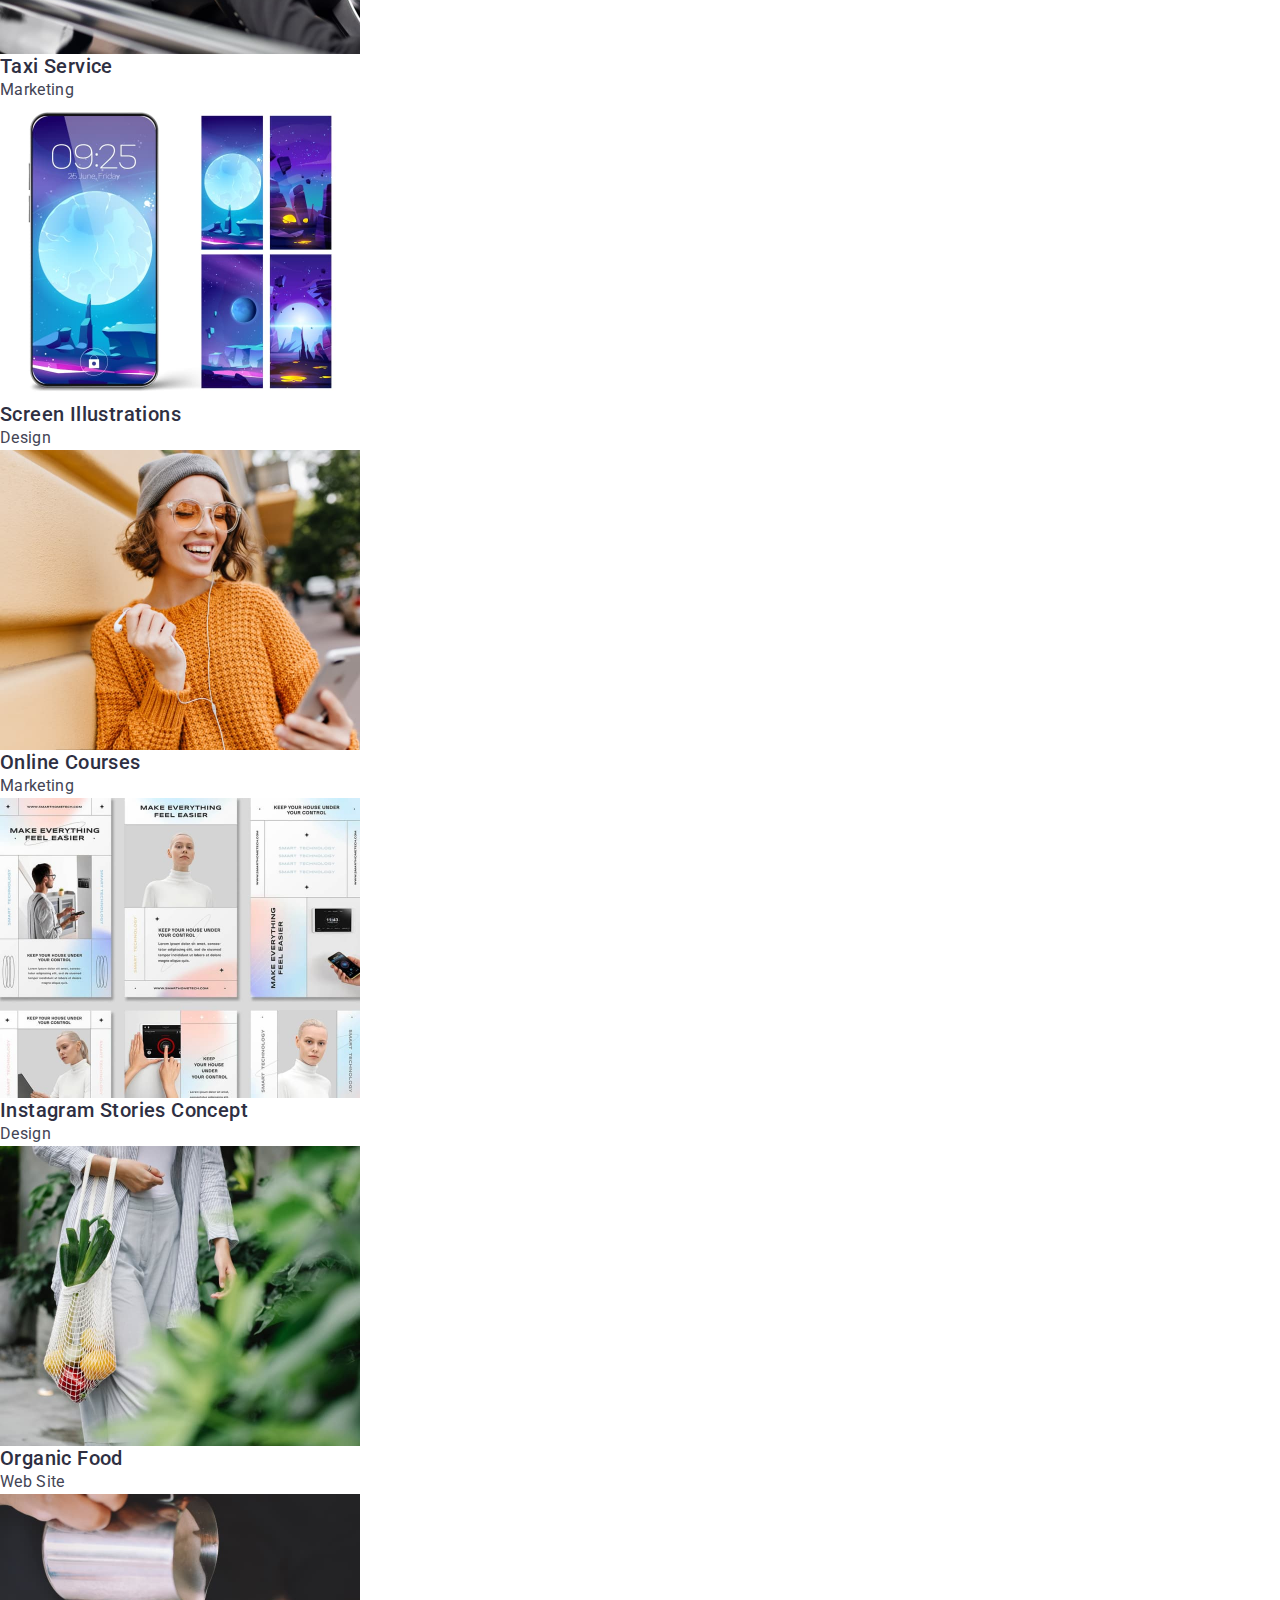
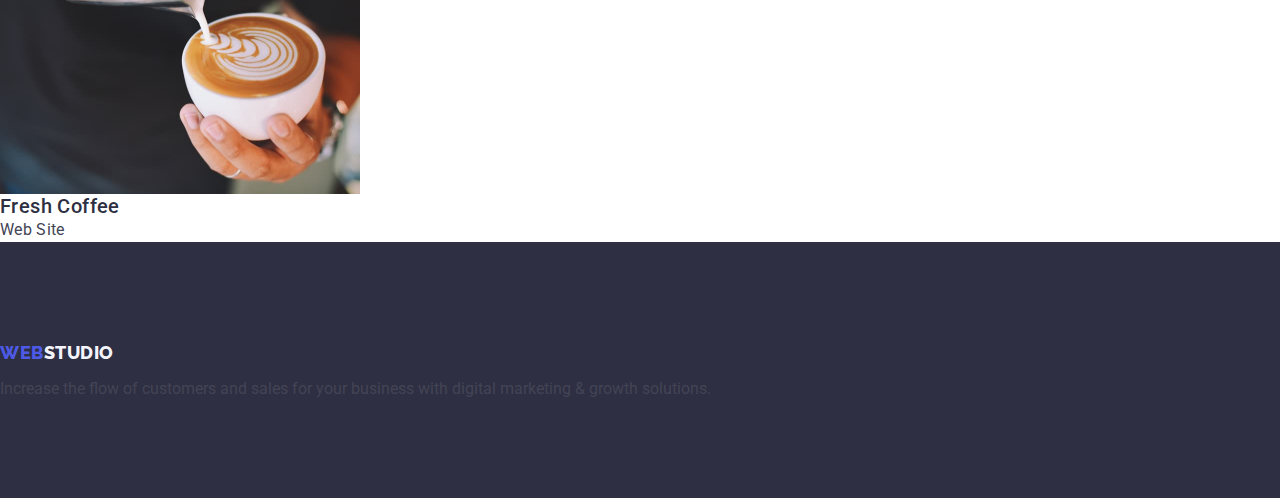
==== commit 4c082621: "Update portfolio.html" ====
--- a/portfolio.html
+++ b/portfolio.html
@@ -14,7 +14,7 @@
         rel="stylesheet">
 </head>
 <body>
-    <header class="up">
+    <header class="upp">
         <nav>
             <a href="./index.html" class="logo-up link" >Web<span class="first-span">Studio</span></a>
             <ul class="list">
--- a/css/styles.css
+++ b/css/styles.css
@@ -1,3 +1,7 @@
+* {
+    margin: 0px;
+    padding: 0px;
+}
 :root {
     --color-IRIS: #4D5AE5;
     --color-OCEAN: #404BBF;
@@ -150,7 +154,7 @@
 
 }
 .enlist {
-    width: calc((100%-72px)/4)
+    width: calc((100% - 72px) / 4);
 }
 .values {
     color: #2E2F42;
@@ -185,7 +189,7 @@
 }
 
 .things {
-    width:calc((100%-48px)/3)
+    width: calc((100% - 48px) / 3)
 }
 .pals {
     background-color: var(--color-CLOUD);
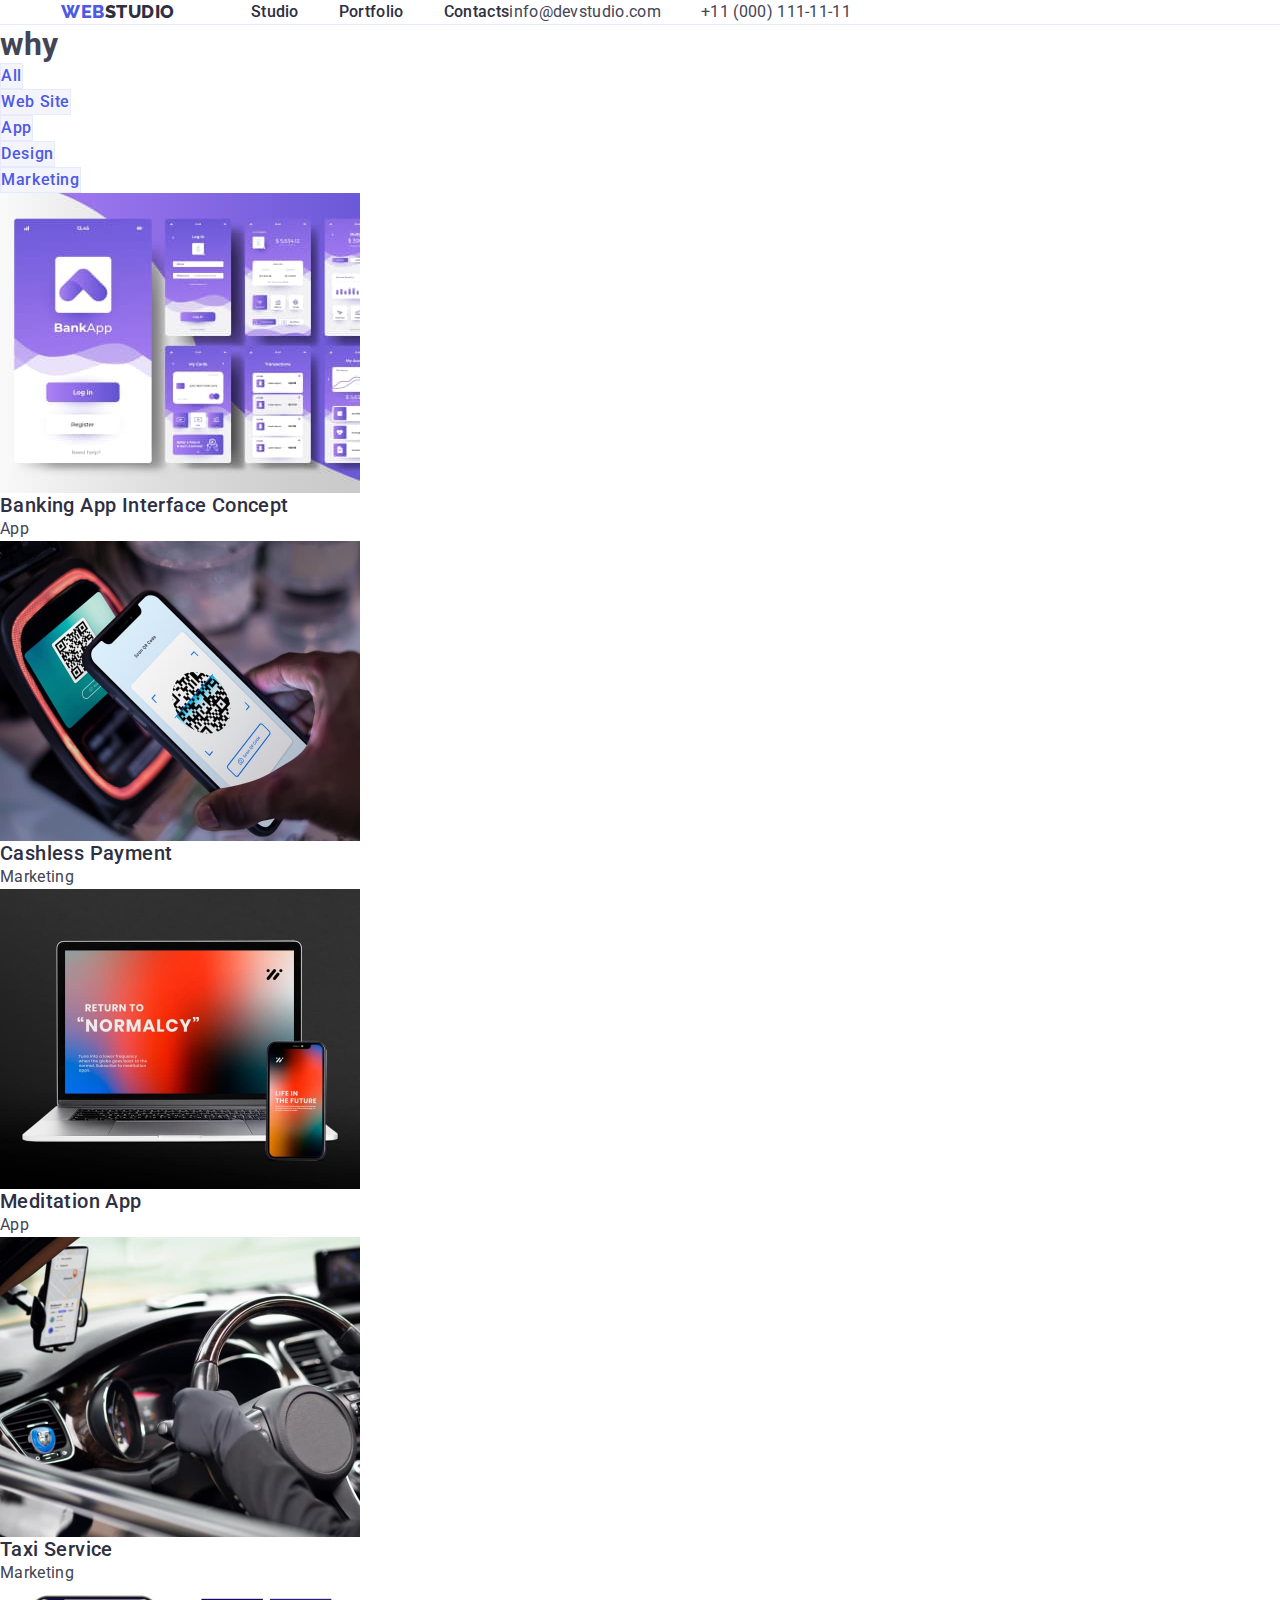
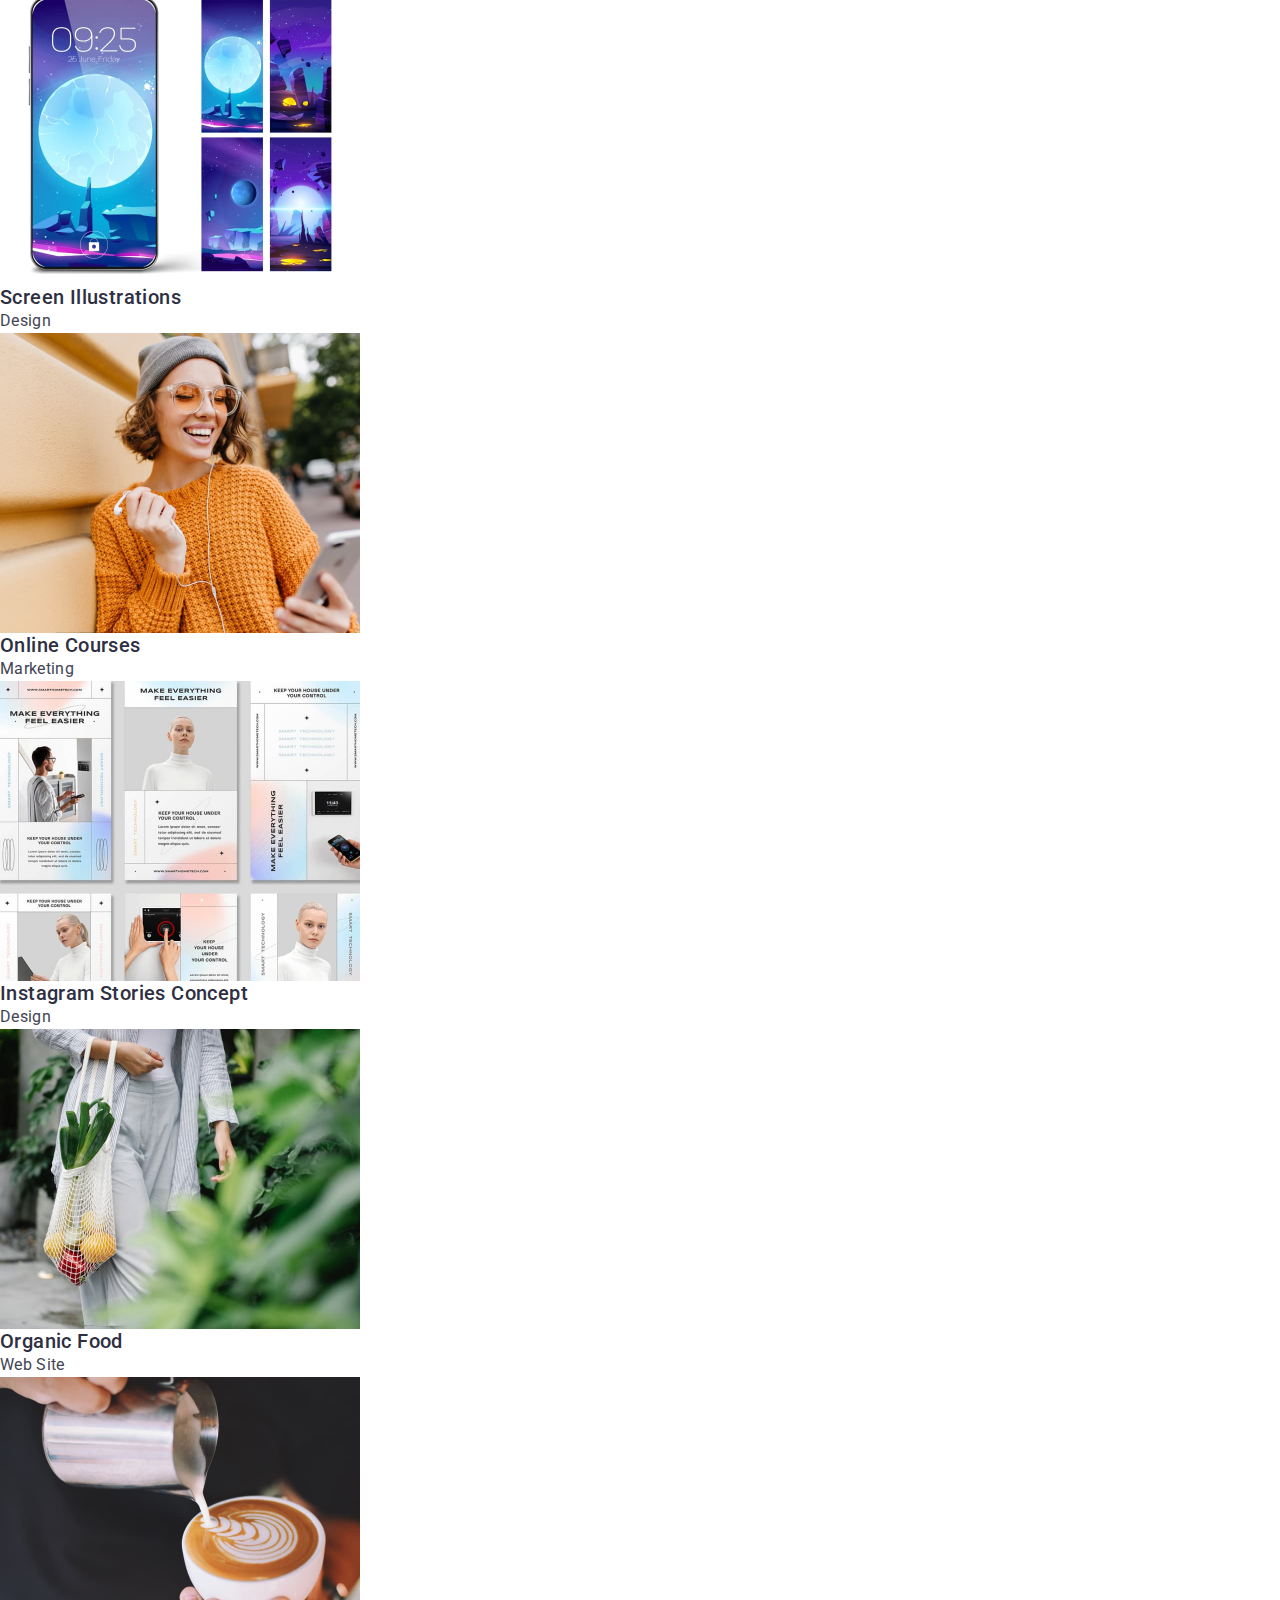
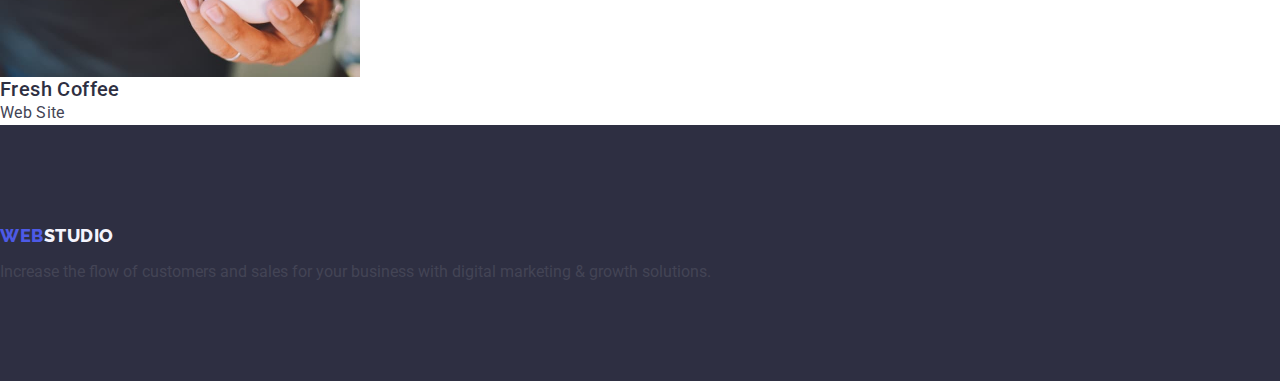
==== commit 63755547: "Update portfolio.html" ====
--- a/portfolio.html
+++ b/portfolio.html
@@ -15,20 +15,22 @@
 </head>
 <body>
     <header class="upp">
-        <nav>
-            <a href="./index.html" class="logo-up link" >Web<span class="first-span">Studio</span></a>
-            <ul class="list">
-                <li><a href="./index.html" class="main-element link">Studio</a></li>
-                <li><a href="./portfolio.html" class="main-element link">Portfolio</a></li>
-                <li><a href="" class="main-element link">Contacts</a></li>
-            </ul>
-        </nav>
-        <address class="contact-info">
-            <ul class="list">
-                <li><a href="mailto:info@devstudio.com" class="contact-data link">info@devstudio.com</a></li>
-                <li><a href="tel:+110001111111" class="contact-data link">+11 (000) 111-11-11</a></li>
-            </ul>
-        </address>
+        <div class="header-visuals container">
+            <nav class="visuals-for-nav">
+                <a href="./index.html" class="logo-up link" >Web<span class="first-span">Studio</span></a>
+                <ul class="menu list">
+                    <li><a href="./index.html" class="main-element link">Studio</a></li>
+                    <li><a href="./portfolio.html" class="main-element link">Portfolio</a></li>
+                    <li><a href="" class="main-element link">Contacts</a></li>
+                </ul>
+            </nav>
+            <address class="contact-info">
+                <ul class="mail-or-call list">
+                    <li><a href="mailto:info@devstudio.com" class="contact-data link">info@devstudio.com</a></li>
+                    <li><a href="tel:+110001111111" class="contact-data link">+11 (000) 111-11-11</a></li>
+                </ul>
+            </address>
+        </div>
     </header>
     <main>
         <section>
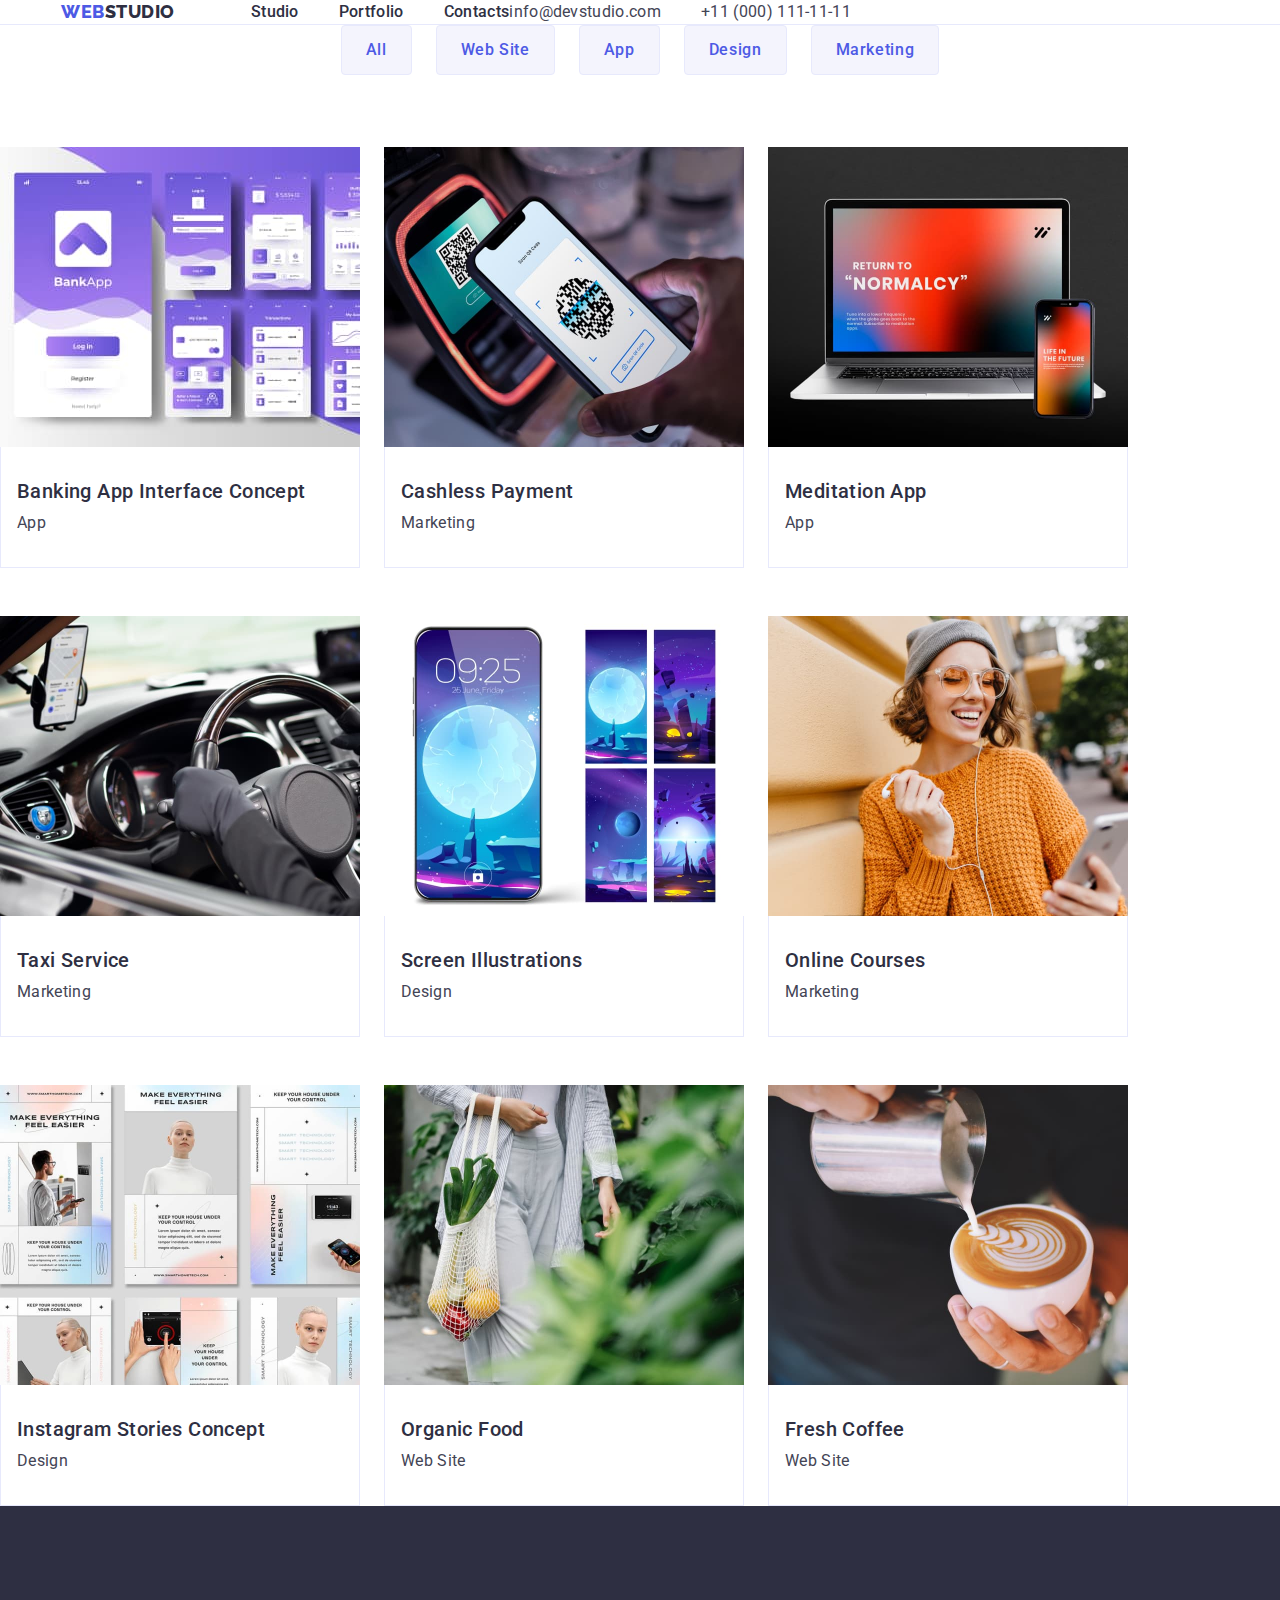
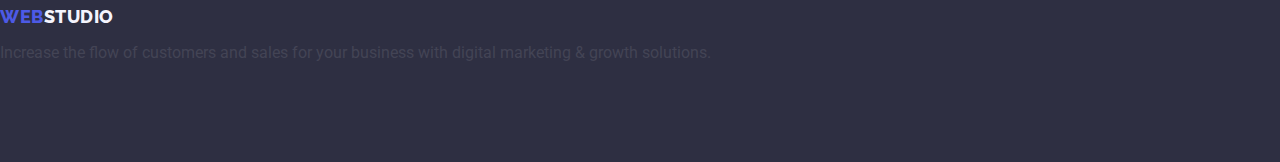
==== commit e3e189ef: "+" ====
--- a/portfolio.html
+++ b/portfolio.html
@@ -33,75 +33,103 @@
         </div>
     </header>
     <main>
-        <section>
-            <h1>why</h1>
-            <ul class="list">
-                <li><button type="button" class="for-clicking">All</button></li>
-                <li><button type="button" class="for-clicking">Web Site</button></li>
-                <li><button type="button" class="for-clicking">App</button></li>
-                <li><button type="button" class="for-clicking">Design</button></li>
-                <li><button type="button" class="for-clicking">Marketing</button></li>
+        <section class="port-main-sec">
+            <div class="port-main-content container">
+                <h1 class="visually-hidden">why</h1>
+                <ul class="port-butt list">
+                    <li><button type="button" class="for-clicking">All</button></li>
+                    <li><button type="button" class="for-clicking">Web Site</button></li>
+                    <li><button type="button" class="for-clicking">App</button></li>
+                    <li><button type="button" class="for-clicking">Design</button></li>
+                    <li><button type="button" class="for-clicking">Marketing</button></li>
+                </ul>
+        
+                <ul class="port-im list">
+                    <li>
+                        <a href="a" class="aaa link">
+                        <img src="./images/portfolio1.jpg" alt="purple bank app" width="360" height="300">
+                        <div class="port-descr">
+                            <h2 class="option link">Banking App Interface Concept</h2>
+                            <p class="description link">App</p>
+                        </div>
+                        </a>
+                    </li>
+                    <li>
+                        <a href="a" class="aaa link">
+                        <img src="./images/portfolio2.jpg" alt="scanning qr code" width="360" height="300">
+                        <div class="port-descr">
+                            <h2 class="option link">Cashless Payment</h2>
+                            <p class="description link">Marketing</p>
+                        </div>
+                        </a>
+                    </li>
+                    <li>
+                        <a href="a" class="aaa link">
+                        <img src="./images/portfolio3.jpg" alt="laptop and phone with colorfoul displays" width="360" height="300">
+                        <div class="port-descr">
+                            <h2 class="option link">Meditation App</h2>
+                            <p class="description link">App</p>
+                        </div>
+                        </a>
+                    </li>
+                    <li>
+                        <a href="a" class="aaa link">
+                        <img src="./images/portfolio4.jpg" alt="driver using navigation on their phone" width="360" height="300">
+                        <div class="port-descr">
+                            <h2 class="option link">Taxi Service</h2>
+                            <p class="description link">Marketing</p>
+                        </div>
+                        </a>
+                    </li>
+                    <li>
+                        <a href="a" class="aaa link">
+                        <img src="./images/portfolio5.jpg" alt="display designs" width="360" height="300">
+                        <div class="port-descr">
+                            <h2 class="option link">Screen Illustrations</h2>
+                            <p class="description link">Design</p>
+                        </div>
+                        </a>
+                    </li>
+                    <li>
+                        <a href="a" class="aaa link">
+                        <img src="./images/portfolio6.jpg" alt="woman in yellow swetsirt laughing" width="360" height="300">
+                        <div class="port-descr">
+                            <h2 class="option link">Online Courses</h2>
+                            <p class="description link">Marketing</p>
+                        </div>
+                        </a>
+                    </li>
+                    <li>
+                        <a href="a" class="aaa link">
+                        <img src="./images/portfolio7.jpg" alt="various sites" width="360" height="300">
+                        <div class="port-descr">
+                            <h2 class="option link">Instagram Stories Concept</h2>
+                            <p class="description link">Design</p>
+                        </div>
+                        </a>
+                    </li>
+                    <li>
+                        <a href="a" class="aaa link">
+                        <img src="./images/portfolio8.jpg" alt="person carring their groceries" width="360" height="300">
+                        <div class="port-descr">
+                            <h2 class="option link">Organic Food</h2>
+                            <p class="description link">Web Site</p>
+                        </div>
+                        </a>
+                    </li>
+                    <li>
+                        <a href="a" class="aaa link">
+                        <img src="./images/portfolio9.jpg" alt="barista pouring coffie to the cup" width="360" height="300">
+                        <div class="port-descr">
+                            <h2 class="option link">Fresh Coffee</h2>
+                            <p class="description link">Web Site</p>
+                        </div>
+                        </a>
+                    </li>
             </ul>
-        
-            <ul class="list">
-                <li>
-                    <a href="a" class="a link">
-                    <img src="./images/portfolio1.jpg" alt="purple bank app" width="360" height="300">
-                    <h2 class="option link">Banking App Interface Concept</h2>
-                    <p class="description link">App</p></a>
-                </li>
-                <li>
-                    <a href="a" class="a link">
-                    <img src="./images/portfolio2.jpg" alt="scanning qr code" width="360" height="300">
-                    <h2 class="option link">Cashless Payment</h2>
-                    <p class="description link">Marketing</p></a>
-                </li>
-                <li>
-                    <a href="a" class="a link">
-                    <img src="./images/portfolio3.jpg" alt="laptop and phone with colorfoul displays" width="360" height="300">
-                    <h2 class="option link">Meditation App</h2>
-                    <p class="description link">App</p></a>
-                </li>
-                <li>
-                    <a href="a" class="a link">
-                    <img src="./images/portfolio4.jpg" alt="driver using navigation on their phone" width="360" height="300">
-                    <h2 class="option link">Taxi Service</h2>
-                    <p class="description link">Marketing</p></a>
-                </li>
-                <li>
-                    <a href="a" class="a link">
-                    <img src="./images/portfolio5.jpg" alt="display designs" width="360" height="300">
-                    <h2 class="option link">Screen Illustrations</h2>
-                    <p class="description link">Design</p></a>
-                </li>
-                <li>
-                    <a href="a" class="a link">
-                    <img src="./images/portfolio6.jpg" alt="woman in yellow swetsirt laughing" width="360" height="300">
-                    <h2 class="option link">Online Courses</h2>
-                    <p class="description link">Marketing</p></a>
-                </li>
-                <li>
-                    <a href="a" class="a link">
-                    <img src="./images/portfolio7.jpg" alt="various sites" width="360" height="300">
-                    <h2 class="option link">Instagram Stories Concept</h2>
-                    <p class="description link">Design</p></a>
-                </li>
-                <li>
-                    <a href="a" class="a link">
-                    <img src="./images/portfolio8.jpg" alt="person carring their groceries" width="360" height="300">
-                    <h2 class="option link">Organic Food</h2>
-                    <p class="description link">Web Site</p></a>
-                </li>
-                <li>
-                    <a href="a" class="a link">
-                    <img src="./images/portfolio9.jpg" alt="barista pouring coffie to the cup" width="360" height="300">
-                    <h2 class="option link">Fresh Coffee</h2>
-                    <p class="description link">Web Site</p></a>
-                </li>
-            </ul>
+            </div>
 
         </section>
-
     </main>
     <footer class="down">
         <a href="./index.html" class="logo-down link">Web<span class="second-span">Studio</span></a>
--- a/css/styles.css
+++ b/css/styles.css
@@ -269,7 +269,17 @@
     letter-spacing: 0.02em;
     max-width: 264px;
 }
-
+.port-main-sec {
+padding: top 96px;
+padding: bottom 120px;
+}
+.port-butt {
+    display: flex;
+    justify-content: center;
+    gap: 24px;
+    margin-bottom: 72px;
+
+}
 .for-clicking {
     font-family: 'Roboto', sans-serif;
     font-size: 16px;
@@ -281,25 +291,41 @@
     background-color: #F4F4FD;
     border: 1px solid #E7E9FC;
     cursor: pointer;
+    padding: 12px 24px;
+    border-radius: 4px;
 
 }
 
 .for-clicking:hover,
+.port-im {
+    display: flex;
+    flex-wrap: wrap;
+    column-gap: 24px;
+    row-gap: 48px;
+
+}
 :focus {
     background-color: #404BBF;
     color: #FFFFFF;
 }
 
-.a {
-    text-decoration: none;
-}
-
+.aaa {
+    text-decoration: none;
+    width: calc((100%-48px)/3);
+}
+.port-descr {
+    padding: 32px 16px;
+    border: 1px solid var(--color-CORNFLOWER);
+    border-top: none;
+    
+}
 .option {
     font-size: 20px;
     font-weight: 500;
     line-height: 1.2;
     letter-spacing: 0.02em;
     color: #2e2f42;
+    margin-bottom: 8px;
 
 }
 
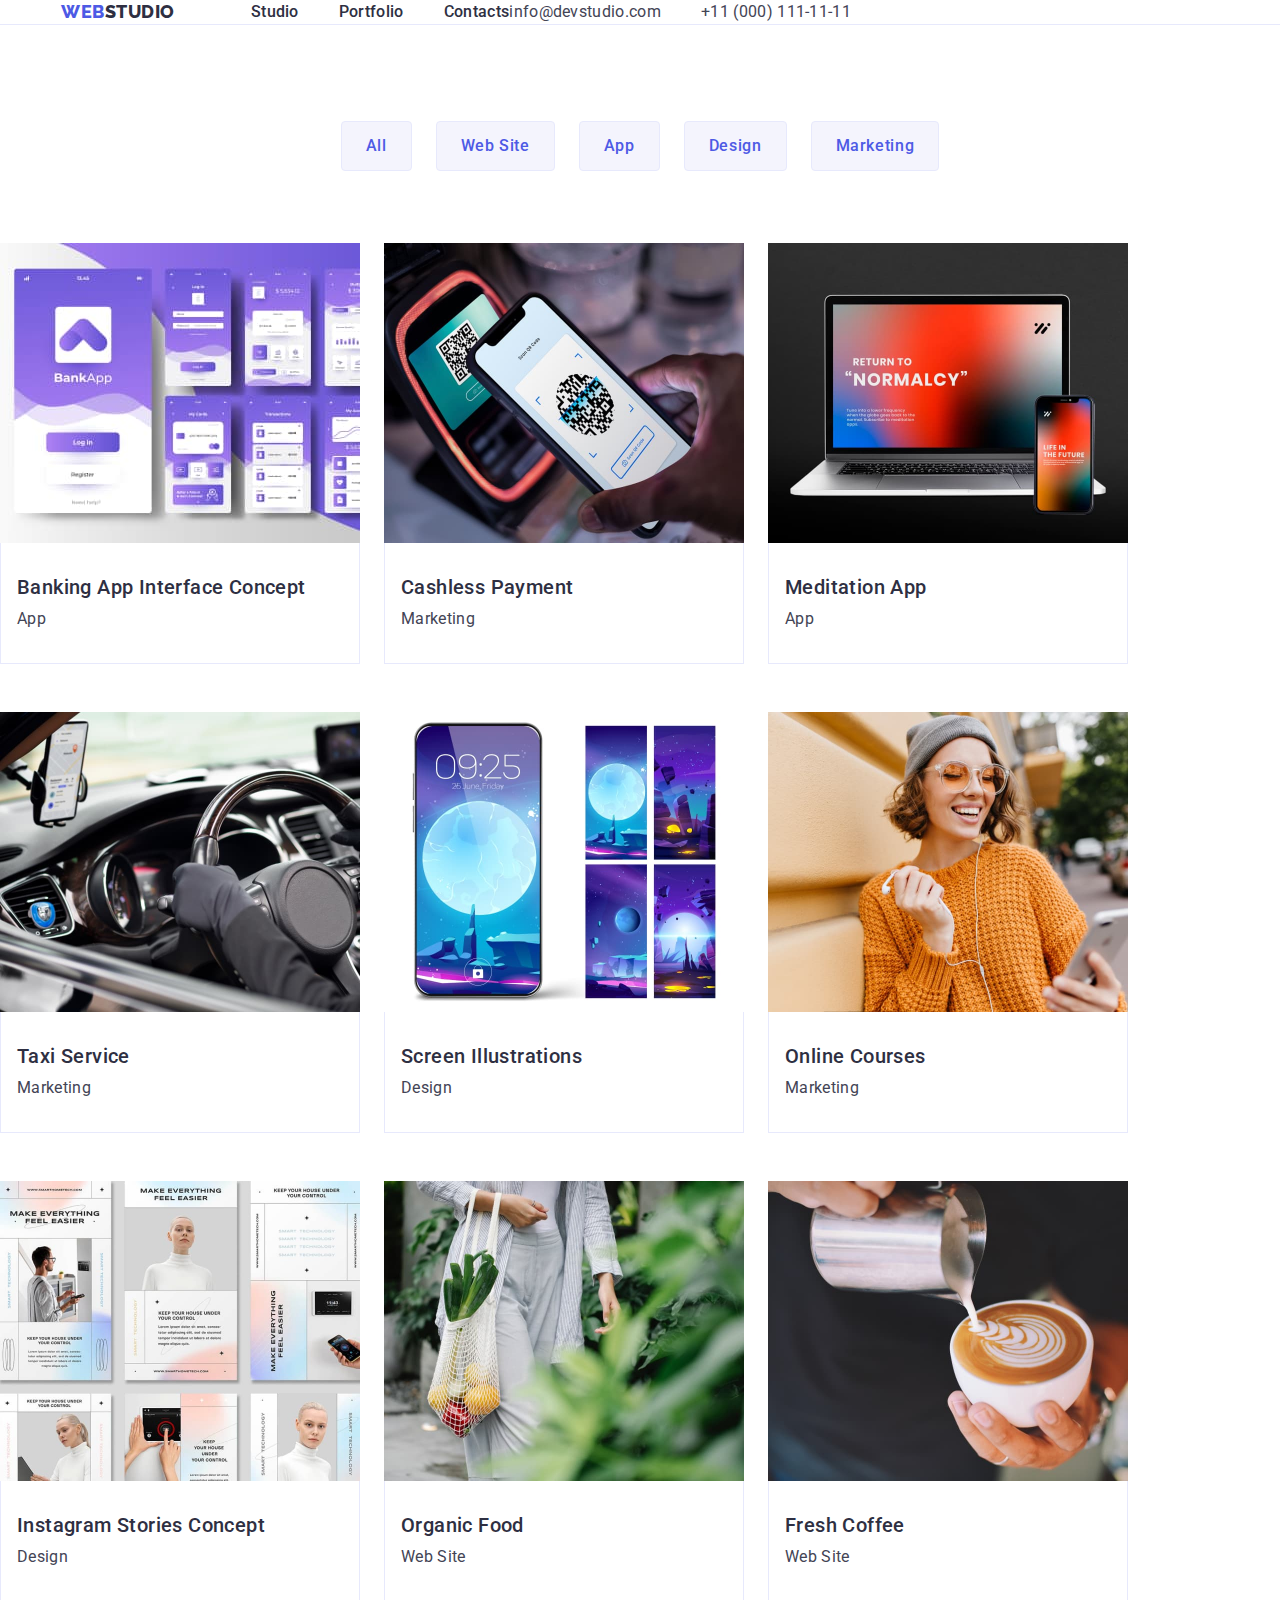
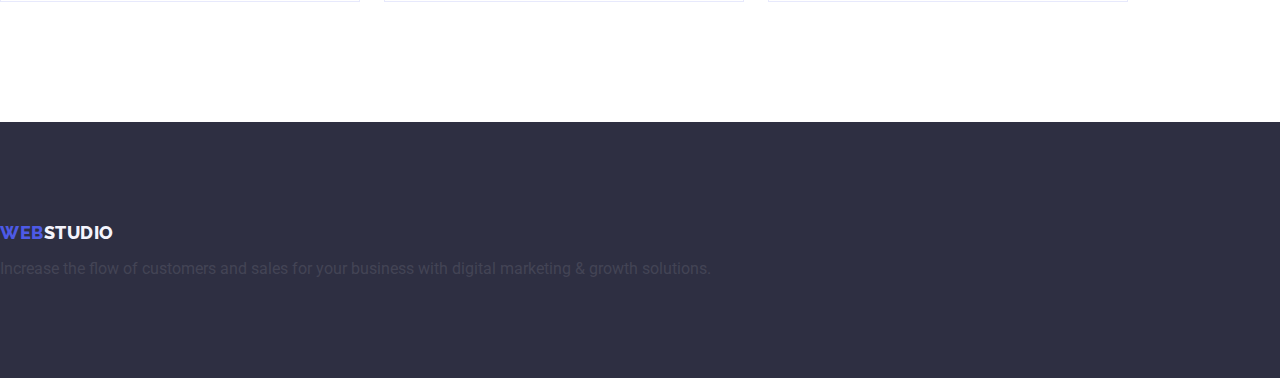
==== commit 4d099bff: "all" ====
--- a/portfolio.html
+++ b/portfolio.html
@@ -45,7 +45,7 @@
                 </ul>
         
                 <ul class="port-im list">
-                    <li>
+                    <li class="port-im-element">
                         <a href="a" class="aaa link">
                         <img src="./images/portfolio1.jpg" alt="purple bank app" width="360" height="300">
                         <div class="port-descr">
@@ -54,7 +54,7 @@
                         </div>
                         </a>
                     </li>
-                    <li>
+                    <li class="port-im-element">
                         <a href="a" class="aaa link">
                         <img src="./images/portfolio2.jpg" alt="scanning qr code" width="360" height="300">
                         <div class="port-descr">
@@ -63,7 +63,7 @@
                         </div>
                         </a>
                     </li>
-                    <li>
+                    <li class="port-im-element">
                         <a href="a" class="aaa link">
                         <img src="./images/portfolio3.jpg" alt="laptop and phone with colorfoul displays" width="360" height="300">
                         <div class="port-descr">
@@ -72,7 +72,7 @@
                         </div>
                         </a>
                     </li>
-                    <li>
+                    <li class="port-im-element">
                         <a href="a" class="aaa link">
                         <img src="./images/portfolio4.jpg" alt="driver using navigation on their phone" width="360" height="300">
                         <div class="port-descr">
@@ -81,7 +81,7 @@
                         </div>
                         </a>
                     </li>
-                    <li>
+                    <li class="port-im-element">
                         <a href="a" class="aaa link">
                         <img src="./images/portfolio5.jpg" alt="display designs" width="360" height="300">
                         <div class="port-descr">
@@ -90,7 +90,7 @@
                         </div>
                         </a>
                     </li>
-                    <li>
+                    <li class="port-im-element">
                         <a href="a" class="aaa link">
                         <img src="./images/portfolio6.jpg" alt="woman in yellow swetsirt laughing" width="360" height="300">
                         <div class="port-descr">
@@ -99,7 +99,7 @@
                         </div>
                         </a>
                     </li>
-                    <li>
+                    <li class="port-im-element">
                         <a href="a" class="aaa link">
                         <img src="./images/portfolio7.jpg" alt="various sites" width="360" height="300">
                         <div class="port-descr">
@@ -108,7 +108,7 @@
                         </div>
                         </a>
                     </li>
-                    <li>
+                    <li class="port-im-element">
                         <a href="a" class="aaa link">
                         <img src="./images/portfolio8.jpg" alt="person carring their groceries" width="360" height="300">
                         <div class="port-descr">
@@ -117,7 +117,7 @@
                         </div>
                         </a>
                     </li>
-                    <li>
+                    <li class="port-im-element">
                         <a href="a" class="aaa link">
                         <img src="./images/portfolio9.jpg" alt="barista pouring coffie to the cup" width="360" height="300">
                         <div class="port-descr">
--- a/css/styles.css
+++ b/css/styles.css
@@ -270,8 +270,8 @@
     max-width: 264px;
 }
 .port-main-sec {
-padding: top 96px;
-padding: bottom 120px;
+padding-top: 96px;
+padding-bottom: 120px;
 }
 .port-butt {
     display: flex;
@@ -296,19 +296,20 @@
 
 }
 
-.for-clicking:hover,
+.for-clicking:hover,:focus {
+    background-color: #404BBF;
+    color: #FFFFFF;
+    border: 1px solid transparent;
+}
 .port-im {
     display: flex;
     flex-wrap: wrap;
     column-gap: 24px;
     row-gap: 48px;
-
-}
-:focus {
-    background-color: #404BBF;
-    color: #FFFFFF;
-}
-
+}
+.port-im-element {
+    width: calc((100%-48px)/3);
+}
 .aaa {
     text-decoration: none;
     width: calc((100%-48px)/3);
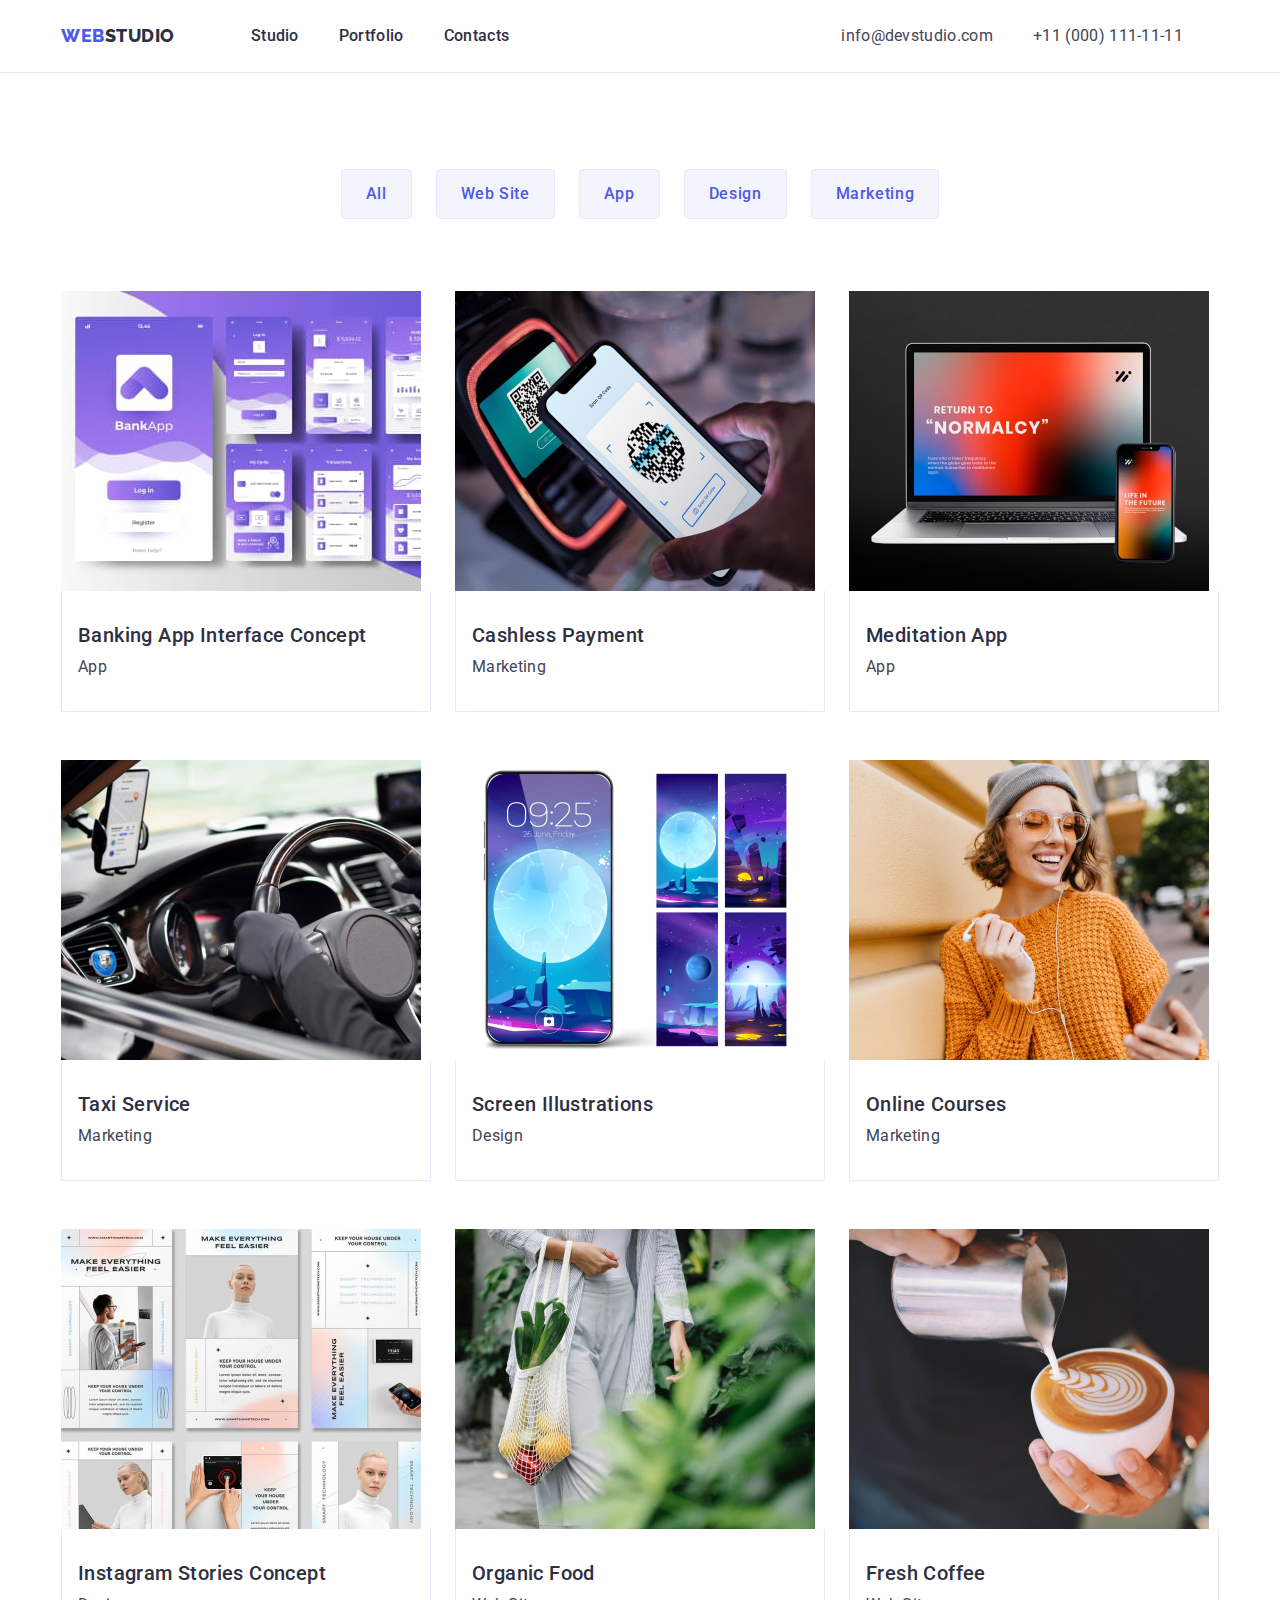
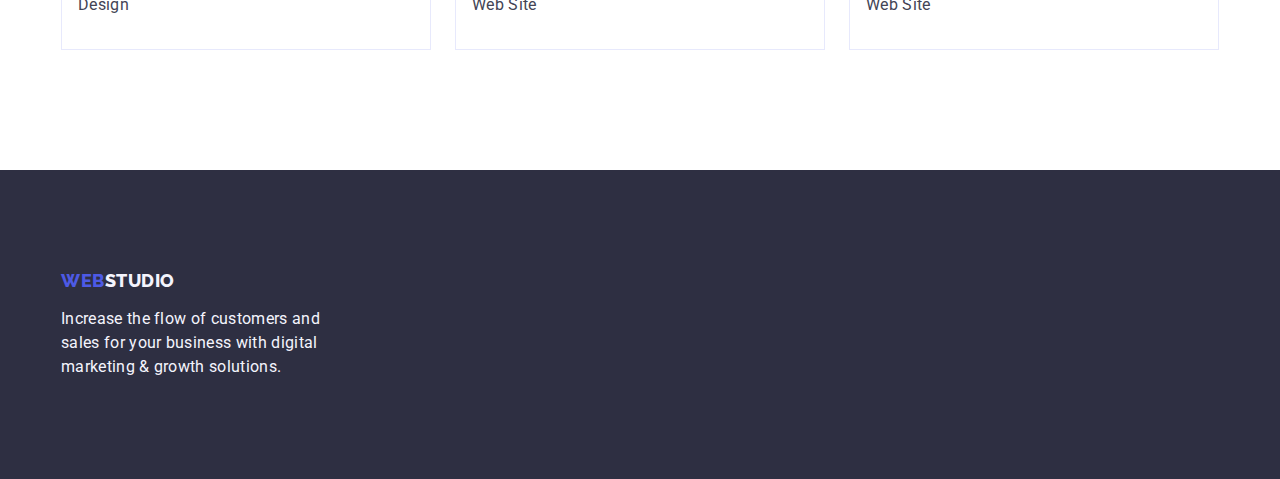
==== commit 044ff686: "Update portfolio.html" ====
--- a/portfolio.html
+++ b/portfolio.html
@@ -132,8 +132,11 @@
         </section>
     </main>
     <footer class="down">
-        <a href="./index.html" class="logo-down link">Web<span class="second-span">Studio</span></a>
-        <p>Increase the flow of customers and sales for your business with digital marketing & growth solutions.</p>
+        <div class="feet container">
+            <a href="./index.html" class="logo-down link">Web<span class="second-span">Studio</span></a>
+            <p class="motto">Increase the flow of customers and sales for your business with digital marketing & growth
+                solutions.</p>
+        </div>
     </footer>
 </body>
 
--- a/css/styles.css
+++ b/css/styles.css
@@ -13,6 +13,11 @@
 }
 img {
     display: block;
+}
+.container {
+    width: 1158px;
+    padding: 0 15px;
+    margin: 0 auto;
 }
 body {
     font-family: 'Roboto', sans-serif;
@@ -50,7 +55,12 @@
     color: #2E2F42;
     ;
 }
-
+.logo-header {
+    display: flex;
+    justify-content: center;
+    align-items: center;
+    flex-shrink: 0;
+}
 .list {
     list-style: none;
 }
@@ -58,6 +68,10 @@
     display: flex;
     flex-direction: row;
     gap: 40px;
+    margin-right: 332px;
+    padding-top: 24px;
+    padding-bottom: 24px;
+    
 }
 
 .main-element {
@@ -72,7 +86,7 @@
 }
 
 .main-element:hover,
-.main-element:focus {
+.main-element:focus {    
     color: #404bbf;
 }
 
@@ -82,6 +96,7 @@
 .mail-or-call {
     display: flex;
     gap: 40px;
+    padding: 24px 0px 24px 0px;
 }
 .contact-data {
     text-decoration: none;
@@ -109,6 +124,9 @@
     letter-spacing: 0.02em;
     text-align: center;
     max-width: 496px;
+    margin: 0 auto;
+    padding-bottom: 48px;
+   
 }
 
 .action {
@@ -126,6 +144,7 @@
     height: 56px;
     border: none;
     border-radius: 4px;
+    margin: 0 auto;
 }
 
 .action:hover,
@@ -295,12 +314,12 @@
     border-radius: 4px;
 
 }
-
-.for-clicking:hover,:focus {
+.for-clicking:hover,.for-clicking:focus {
     background-color: #404BBF;
     color: #FFFFFF;
-    border: 1px solid transparent;
-}
+    border: 1px solid transparent
+}
+
 .port-im {
     display: flex;
     flex-wrap: wrap;
@@ -308,7 +327,7 @@
     row-gap: 48px;
 }
 .port-im-element {
-    width: calc((100%-48px)/3);
+    width: calc((100% - 48px) / 3);
 }
 .aaa {
     text-decoration: none;
